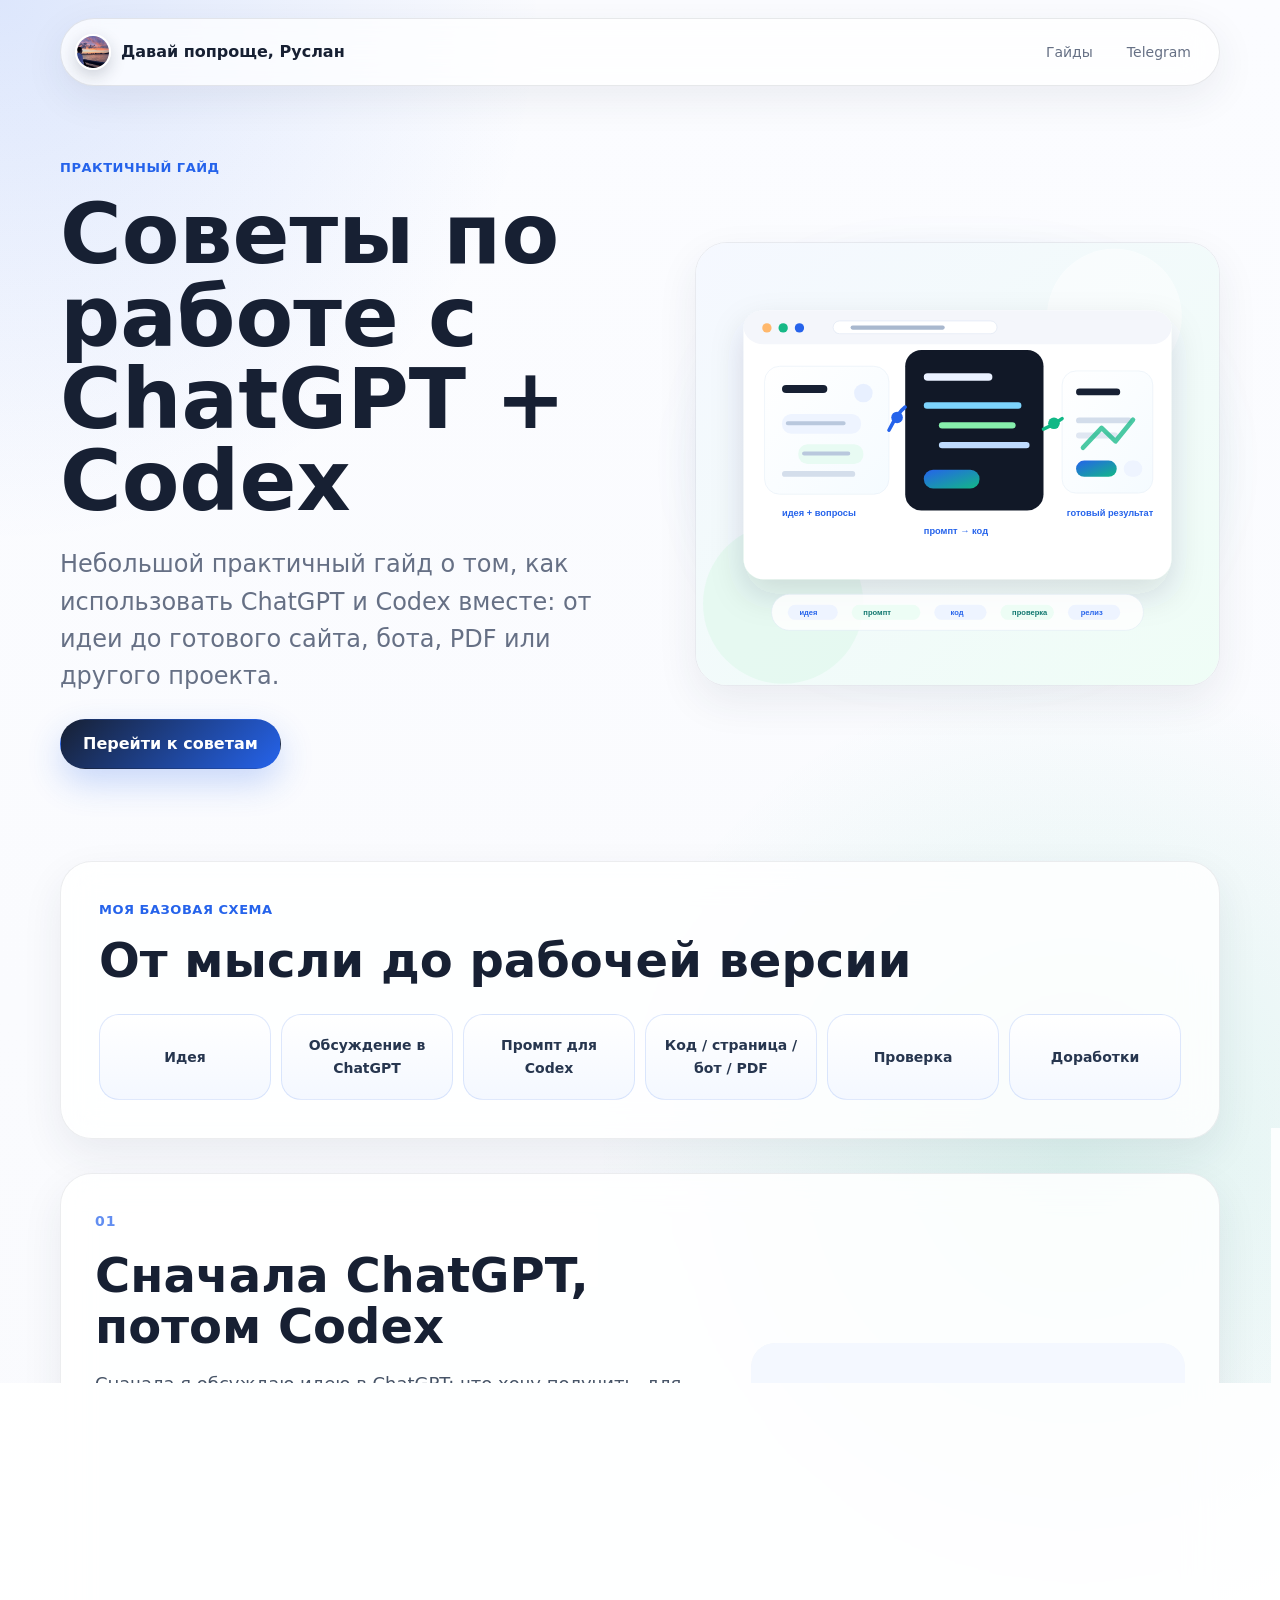
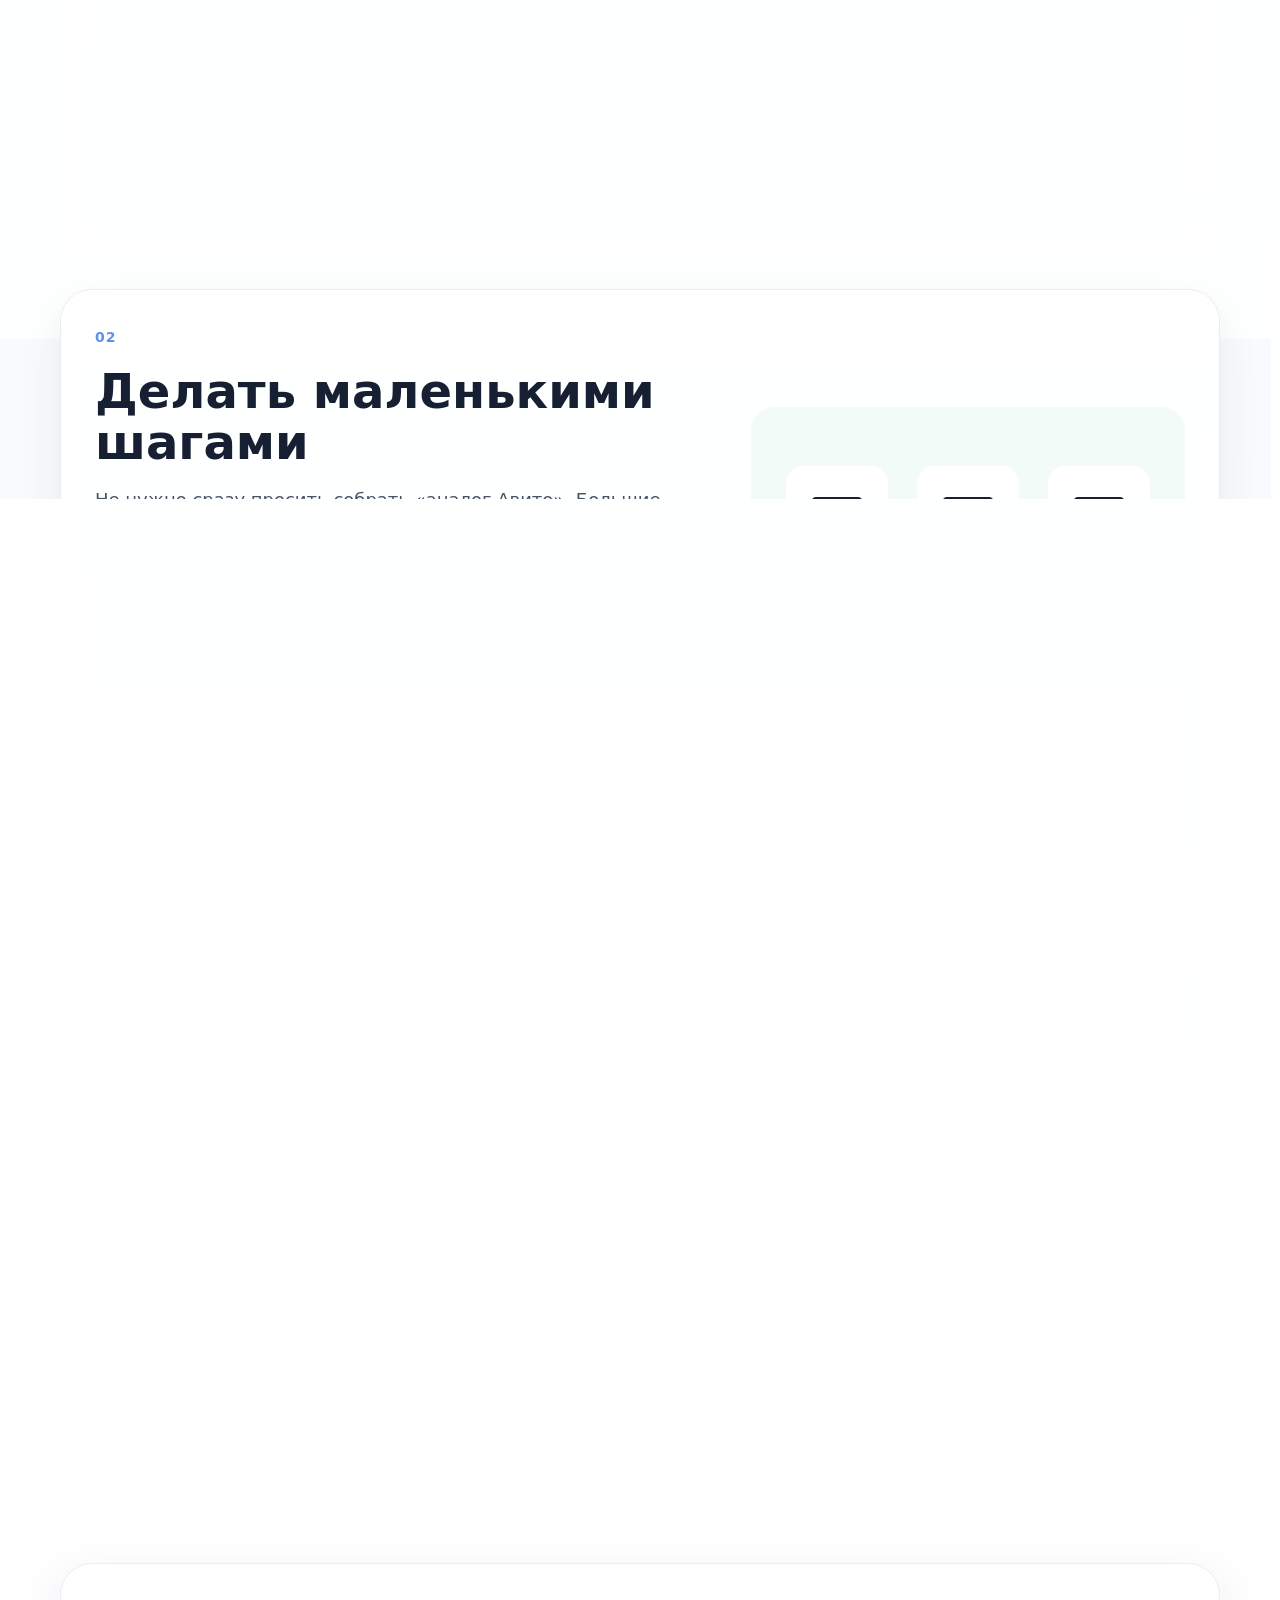
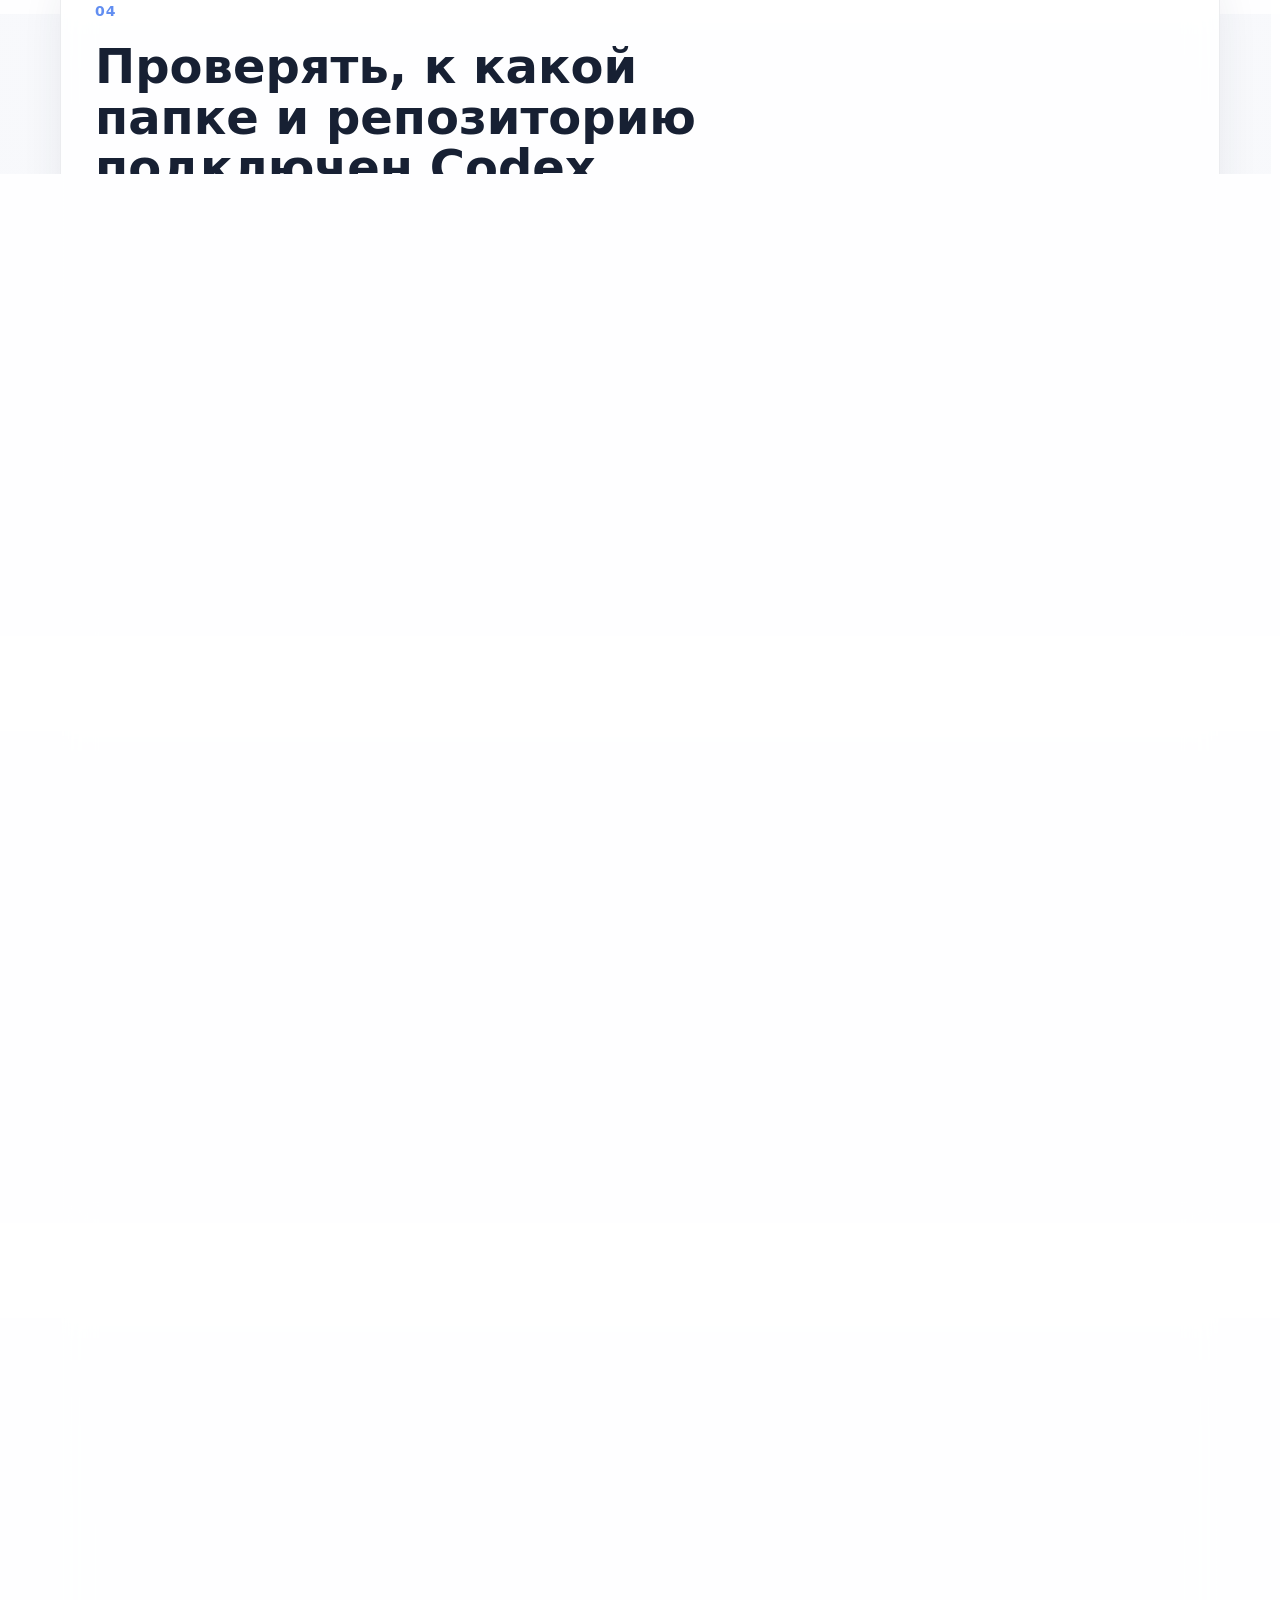
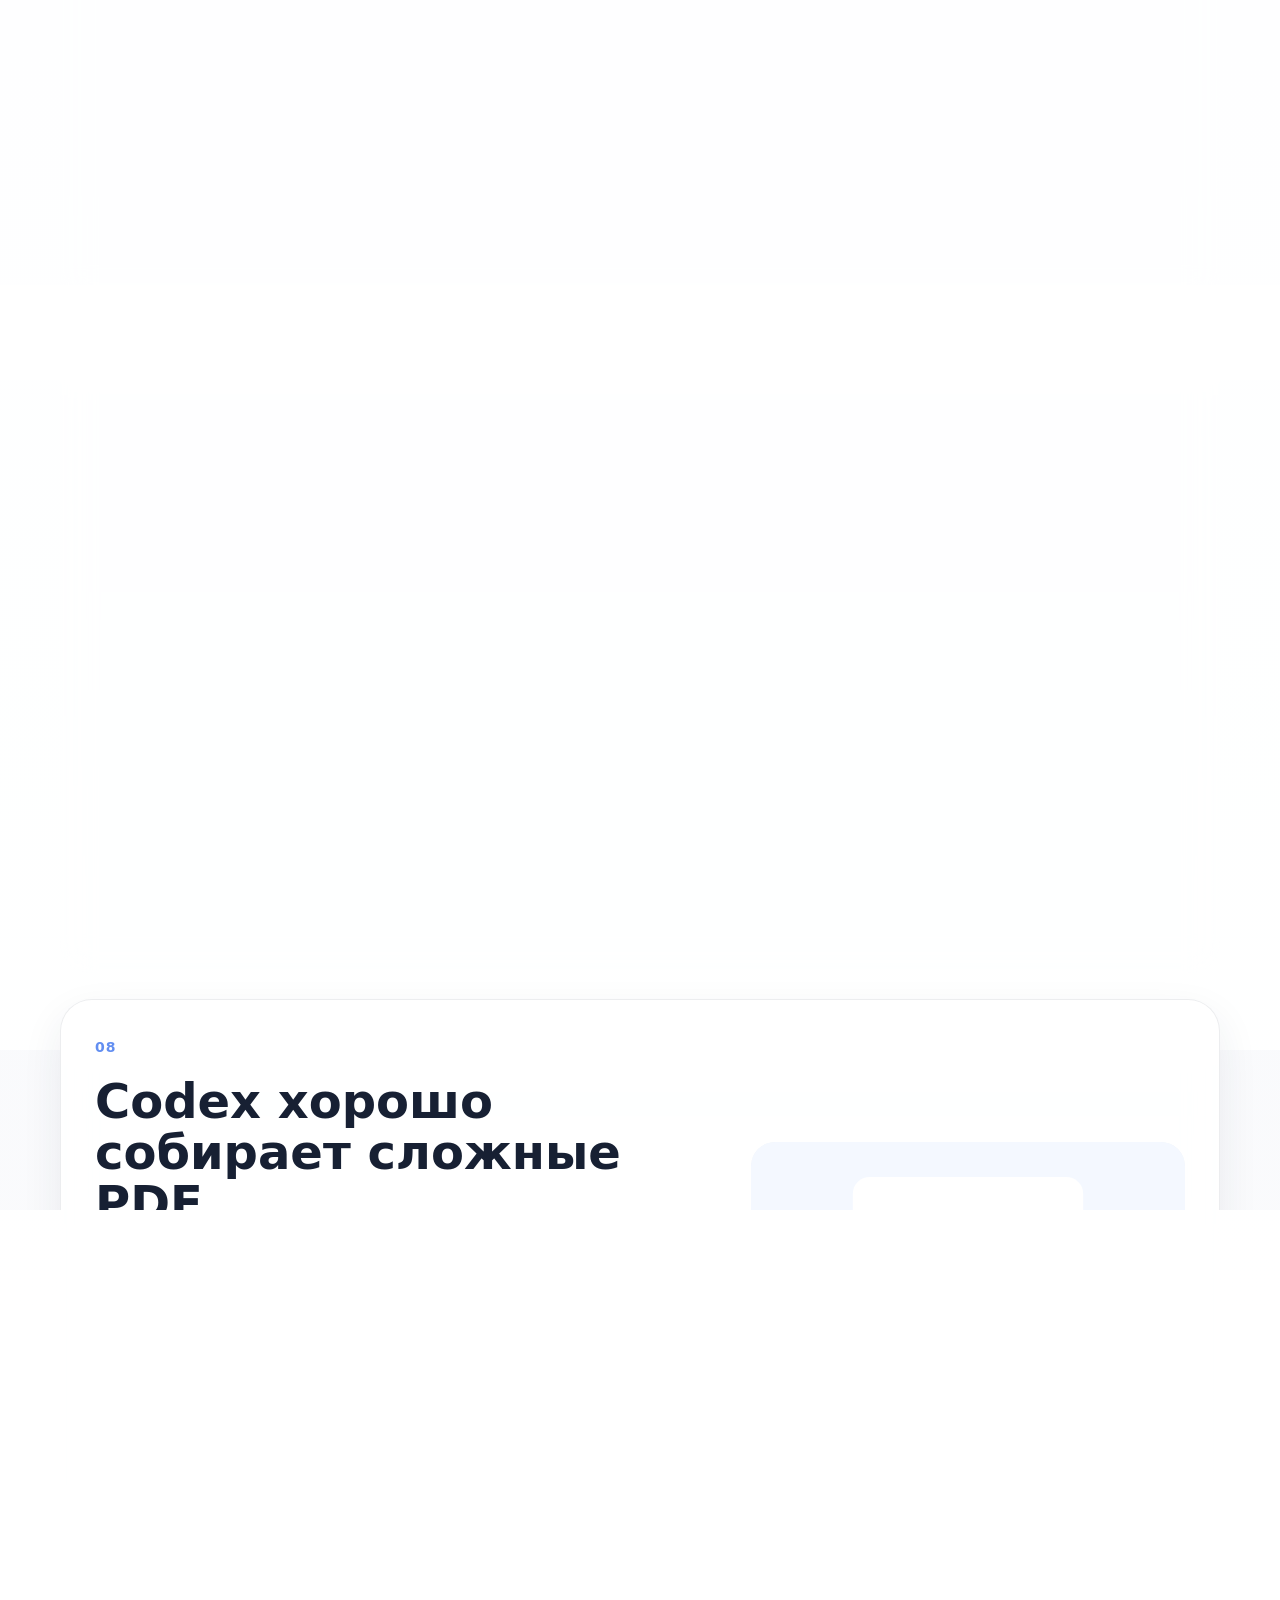
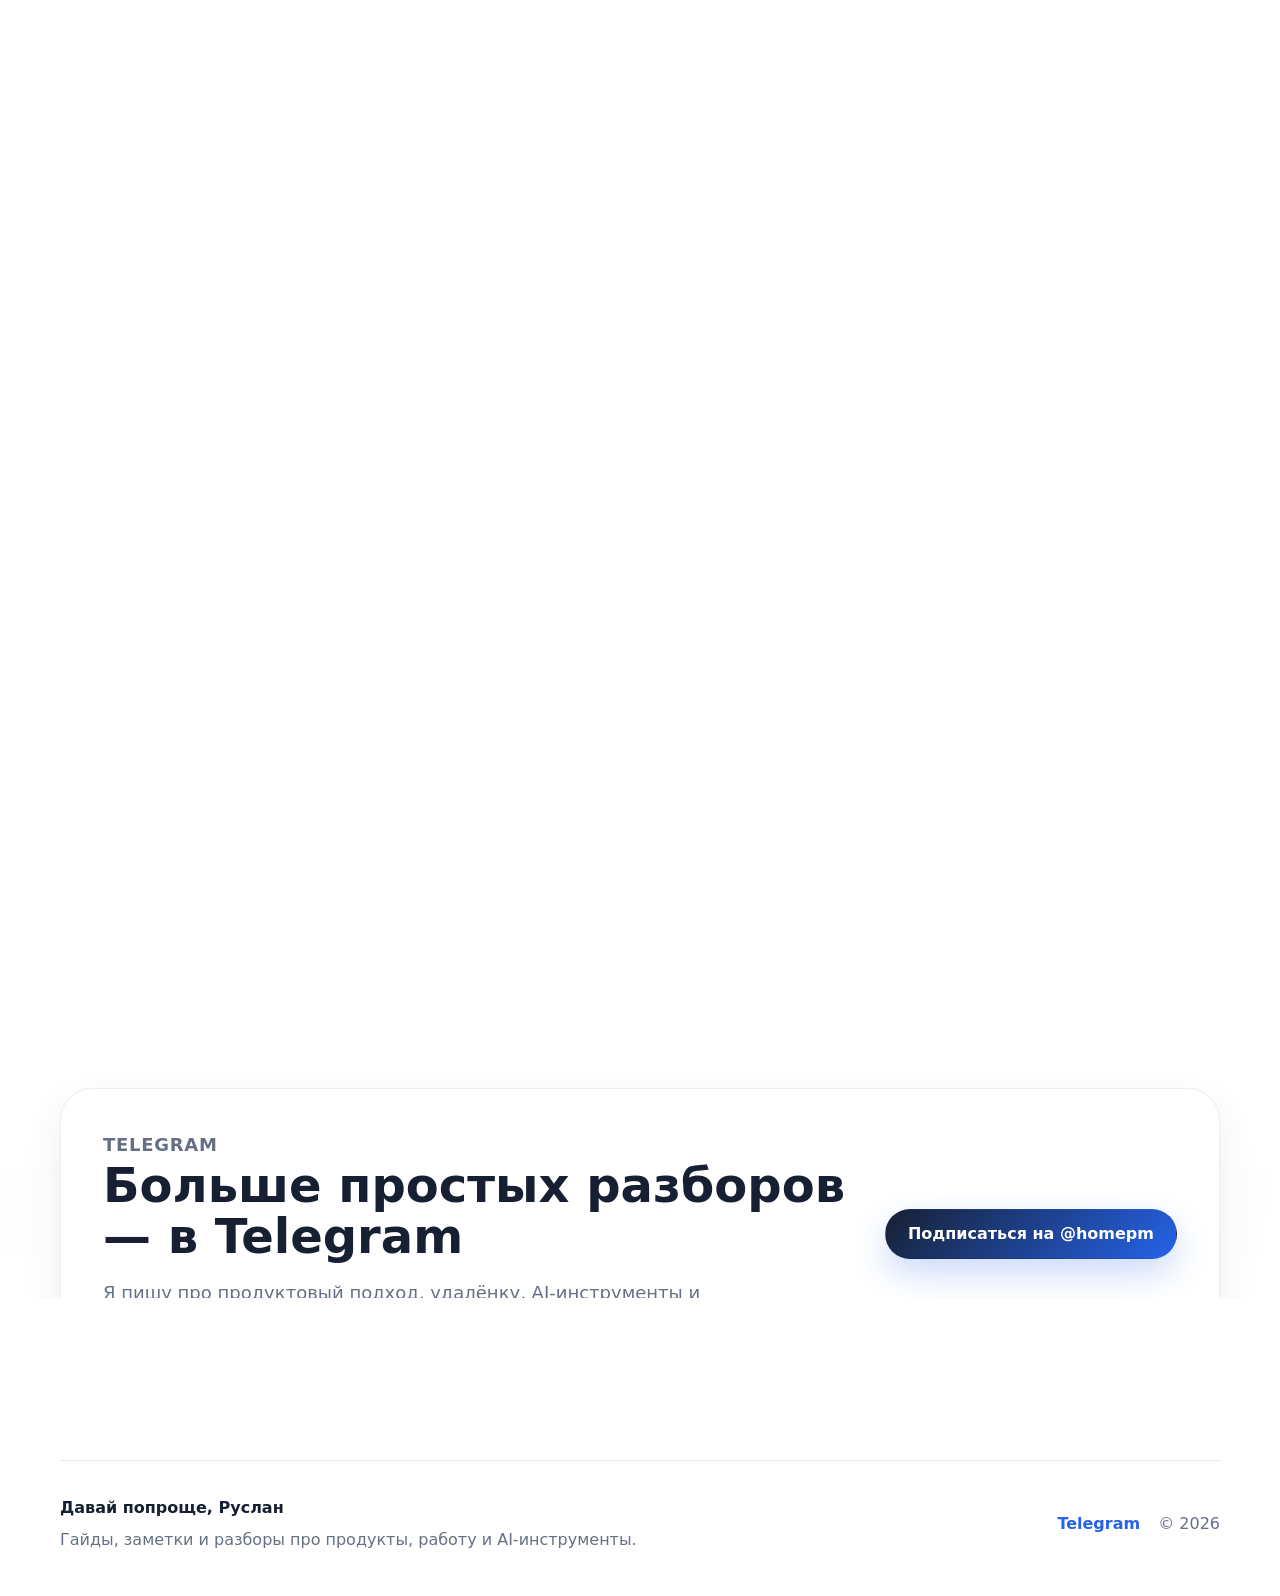
==== guides/chatgpt-codex.html @ 447dbb09 "Add guides site" ====
<!doctype html>
<html lang="ru">
  <head>
    <meta charset="utf-8">
    <meta name="viewport" content="width=device-width, initial-scale=1">
    <title>Советы по работе с ChatGPT + Codex</title>
    <meta name="description" content="Практичный гайд о том, как использовать ChatGPT и Codex вместе: от идеи до готового сайта, бота, PDF или другого проекта.">
    <link rel="stylesheet" href="../assets/css/styles.css">
  </head>
  <body>
    <header class="site-header">
      <a class="brand" href="../index.html" aria-label="На главную">
        <img class="brand-avatar" src="../assets/img/channel-avatar.jpeg" alt="Аватар Telegram-канала Давай попроще, Руслан">
        <span>Давай попроще, Руслан</span>
      </a>
      <nav class="nav" aria-label="Основная навигация">
        <a href="../index.html#guides">Гайды</a>
        <a href="https://t.me/homepm" target="_blank" rel="noopener">Telegram</a>
      </nav>
    </header>

    <main>
      <section class="guide-hero section">
        <div class="hero-copy reveal">
          <p class="eyebrow">Практичный гайд</p>
          <h1>Советы по работе с ChatGPT + Codex</h1>
          <p class="lead">Небольшой практичный гайд о том, как использовать ChatGPT и Codex вместе: от идеи до готового сайта, бота, PDF или другого проекта.</p>
          <a class="button primary" href="#tips">Перейти к советам</a>
        </div>
        <div class="hero-visual reveal">
          <img src="../assets/img/flow-hero.svg" alt="Схема, где идея проходит через диалог, код и превращается в готовый результат">
        </div>
      </section>

      <section class="section workflow reveal" aria-labelledby="workflow-title">
        <p class="eyebrow">Моя базовая схема</p>
        <h2 id="workflow-title">От мысли до рабочей версии</h2>
        <div class="workflow-chain">
          <span>Идея</span>
          <span>Обсуждение в ChatGPT</span>
          <span>Промпт для Codex</span>
          <span>Код / страница / бот / PDF</span>
          <span>Проверка</span>
          <span>Доработки</span>
        </div>
      </section>

      <section class="section tips" id="tips" aria-label="Советы">
        <article class="tip-card reveal">
          <div class="tip-content">
            <span class="tip-number">01</span>
            <h2>Сначала ChatGPT, потом Codex</h2>
            <p>Сначала я обсуждаю идею в ChatGPT: что хочу получить, для кого это нужно, какой результат будет считаться хорошим.</p>
            <p>Потом уточняю детали и прошу собрать промпт для Codex. Так Codex не начинает делать что-то слишком рано и не уходит в сторону.</p>
            <p>Хороший промпт экономит время на переделках. Особенно когда задача не на пять минут.</p>
            <p>P.S. Это актуально и для других инструментов, не только для Codex, особенно там, где надо экономить токены.</p>
            <div class="apply-box"><strong>Как применить</strong><span>Опиши идею в ChatGPT, попроси задать уточняющие вопросы, а потом попроси финальный промпт для Codex.</span></div>
          </div>
          <img src="../assets/img/mock-chat-to-code.svg" alt="Мокап окна с диалогом и готовым промптом для разработки">
        </article>

        <article class="tip-card reveal">
          <div class="tip-content">
            <span class="tip-number">02</span>
            <h2>Делать маленькими шагами</h2>
            <p>Не нужно сразу просить собрать «аналог Авито». Большие задачи почти всегда лучше разбивать на понятные куски.</p>
            <p>Например: главная страница, карточка товара, форма, авторизация, админка. Так проще контролировать результат.</p>
            <p>И если что-то пошло не туда, исправлять нужно небольшой участок, а не весь проект целиком.</p>
            <div class="apply-box"><strong>Как применить</strong><span>Проси Codex делать одну логичную часть за раз: экран, блок, форму, сценарий или отдельный файл.</span></div>
          </div>
          <img src="../assets/img/mock-steps.svg" alt="Мокап доски с несколькими небольшими этапами проекта">
        </article>

        <article class="tip-card reveal">
          <div class="tip-content">
            <span class="tip-number">03</span>
            <h2>Просить объяснить изменения после каждого шага</h2>
            <p>После каждого изменения полезно попросить Codex коротко объяснить, что он поменял и зачем.</p>
            <p>Это помогает оставаться в контексте, понимать структуру проекта и не пропускать важные детали.</p>
            <p>Через пару итераций такая привычка сильно снижает ощущение, что проект живёт своей жизнью.</p>
            <div class="apply-box"><strong>Как применить</strong><span>Добавь в промпт фразу: «После изменений объясни, какие файлы ты поменял и почему».</span></div>
          </div>
          <img src="../assets/img/mock-files.svg" alt="Мокап списка файлов проекта с короткими заметками об изменениях">
        </article>

        <article class="tip-card reveal">
          <div class="tip-content">
            <span class="tip-number">04</span>
            <h2>Проверять, к какой папке и репозиторию подключен Codex</h2>
            <p>Это выстраданный совет. Перед началом работы лучше проверить, куда именно подключен Codex в активном чате.</p>
            <p>Иначе можно случайно попросить его поменять файлы не в той папке или не в том репозитории. Особенно неприятно, если рядом лежит несколько похожих проектов.</p>
            <p>Если работаешь с git, в новом чате можно просто кинуть ссылку на репозиторий и сказать: «Подключись к этому репозиторию».</p>
            <div class="apply-box"><strong>Как применить</strong><span>Перед правками проверь текущую папку, remote и название репозитория. Если есть сомнения, попроси Codex явно подтвердить, к чему он подключен.</span></div>
          </div>
          <img src="../assets/img/mock-repo-connection.svg" alt="Скрин, где Codex подтверждает подключение локальной папки к репозиторию kutneev/guides">
        </article>

        <article class="tip-card reveal">
          <div class="tip-content">
            <span class="tip-number">05</span>
            <h2>Одну задачу пробовать в ChatGPT и Codex</h2>
            <p>Иногда одна и та же задача лучше получается в разных инструментах.</p>
            <p>Например, часто картинки лучше получаются у Codex, хотя это совсем неочевидно и просто надо пробовать.</p>
            <div class="apply-box"><strong>Как применить</strong><span>Если результат не нравится, дай ту же задачу другому инструменту и сравни, что получилось полезнее.</span></div>
          </div>
          <img src="../assets/img/mock-compare.svg" alt="Мокап сравнения двух вариантов решения одной задачи">
        </article>

        <article class="tip-card reveal">
          <div class="tip-content">
            <span class="tip-number">06</span>
            <h2>Для лендингов: ChatGPT + Codex + GitHub Pages</h2>
            <p>Для простых сайтов и лендингов хорошо работает такая связка: в ChatGPT описываю идею сайта, аудиторию, блоки и стиль.</p>
            <p>Потом прошу промпт для Codex. Codex собирает HTML, CSS и JS, а GitHub Pages позволяет быстро выложить результат.</p>
            <p>Это хороший формат, когда нужно быстро проверить идею, показать страницу или собрать понятный материал.</p>
            <div class="apply-box"><strong>Как применить</strong><span>В промпте сразу укажи, что сайт будет размещаться на GitHub Pages.</span></div>
          </div>
          <img src="../assets/img/mock-pages.svg" alt="Мокап предпросмотра сайта и панели публикации статической страницы">
        </article>

        <article class="tip-card reveal">
          <div class="tip-content">
            <span class="tip-number">07</span>
            <h2>Для ботов: ChatGPT + Codex + Railway</h2>
            <p>Для Telegram-ботов можно использовать похожую схему. Сначала в ChatGPT описать, что должен делать бот и какие команды нужны.</p>
            <p>Отдельно полезно проговорить, где будет храниться логика, какие переменные окружения понадобятся и как бот будет запускаться.</p>
            <p>Railway удобно использовать для хостинга, особенно когда хочется быстро перейти от кода к работающему сервису.</p>
            <div class="apply-box"><strong>Как применить</strong><span>Сразу укажи, что бот будет запускаться на Railway, и попроси подготовить структуру проекта под деплой.</span></div>
          </div>
          <img src="../assets/img/mock-bot-hosting.svg" alt="Мокап настроек хостинга и статуса работающего бота">
        </article>

        <article class="tip-card reveal">
          <div class="tip-content">
            <span class="tip-number">08</span>
            <h2>Codex хорошо собирает сложные PDF</h2>
            <p>Если нужен красивый PDF, удобно сначала собрать HTML-версию документа, а потом конвертировать её в PDF.</p>
            <p>Так проще управлять версткой, стилями, блоками, таблицами и визуальной структурой.</p>
            <p>Плюс HTML легче проверить глазами: что уехало, где тесно, какой блок просит больше воздуха.</p>
            <div class="apply-box"><strong>Как применить</strong><span>Сначала попроси ChatGPT подготовить структуру PDF и промпт, потом отдай это в Codex.</span></div>
          </div>
          <img src="../assets/img/mock-pdf.svg" alt="Мокап PDF-превью с аккуратными блоками и таблицей">
        </article>

        <article class="tip-card reveal">
          <div class="tip-content">
            <span class="tip-number">09</span>
            <h2>Для сложных задач включать высокий интеллект</h2>
            <p>Когда задача важная и сложная, лучше не экономить на качестве рассуждения.</p>
            <p>Например, при проектировании архитектуры сайта или приложения высокий режим помогает лучше продумать структуру и зависимости.</p>
            <p>Он особенно полезен там, где ошибка в начале потом превращается в длинную цепочку переделок.</p>
            <div class="apply-box"><strong>Как применить</strong><span>Используй повышенный режим для архитектуры, сложной логики, рефакторинга и больших решений.</span></div>
          </div>
          <img src="../assets/img/mock-architecture.svg" alt="Мокап архитектурной схемы проекта с несколькими связанными модулями">
        </article>

        <article class="tip-card reveal">
          <div class="tip-content">
            <span class="tip-number">10</span>
            <h2>Использовать комментарии в предпросмотре Codex</h2>
            <p>В Codex в правом предпросмотре можно оставлять комментарии к конкретным местам интерфейса.</p>
            <p>Комментарий можно сразу отправить в работу, если это одна понятная правка. А можно нажать «Добавить», чтобы он просто попал в поле сообщения.</p>
            <p>Так удобно собрать несколько замечаний, а потом одним скоупом попросить Codex поправить всё списком. Особенно для визуальных правок: отступы, размеры, текст, поведение кнопок.</p>
            <div class="apply-box"><strong>Как применить</strong><span>Открой предпросмотр, отметь проблемные места комментариями. Срочную правку отправь сразу, остальные добавь в сообщение и попроси исправить весь список одним заходом.</span></div>
          </div>
          <img src="../assets/img/codex-comment-preview.svg" alt="Скрин предпросмотра Codex с выделенным элементом и комментарием">
        </article>

        <article class="tip-card reveal">
          <div class="tip-content">
            <span class="tip-number">11</span>
            <h2>Активно кидать скриншоты, когда непонятно, куда нажимать</h2>
            <p>Когда настраиваешь что-то по инструкции и застрял в интерфейсе, не нужно мучиться и угадывать.</p>
            <p>Можно просто отправить скриншот и спросить: «Куда нажимать?» Это часто быстрее, чем перечитывать документацию.</p>
            <p>Особенно помогает с GitHub, Railway, настройками доменов, токенами и деплоем.</p>
            <div class="apply-box"><strong>Как применить</strong><span>Сделай скрин текущего экрана и попроси объяснить следующий шаг простыми словами.</span></div>
          </div>
          <img src="../assets/img/mock-screenshot-help.svg" alt="Мокап интерфейса с выделенной кнопкой и вопросом о следующем шаге">
        </article>
      </section>

      <section class="section prompt-formula reveal" aria-labelledby="prompt-title">
        <div>
          <p class="eyebrow">Готовая формула промпта</p>
          <h2 id="prompt-title">Можно брать и адаптировать под себя</h2>
        </div>
        <pre><code>Я хочу сделать [что именно].
Цель проекта — [цель].
Аудитория — [для кого].
Планирую размещать/запускать это на [GitHub Pages / Railway / другое].
Сначала предложи структуру проекта, затем собери минимальную рабочую версию.
После изменений объясни, какие файлы ты поменял и почему.</code></pre>
      </section>

      <section class="section telegram-band reveal" aria-labelledby="guide-telegram-title">
        <div>
          <p class="eyebrow">Telegram</p>
          <h2 id="guide-telegram-title">Больше простых разборов — в Telegram</h2>
          <p>Я пишу про продуктовый подход, удалёнку, AI-инструменты и способы делать рабочие штуки без лишнего усложнения.</p>
        </div>
        <a class="button primary" href="https://t.me/homepm" target="_blank" rel="noopener">Подписаться на @homepm</a>
      </section>
    </main>

    <footer class="site-footer">
      <div>
        <strong>Давай попроще, Руслан</strong>
        <p>Гайды, заметки и разборы про продукты, работу и AI-инструменты.</p>
      </div>
      <div class="footer-links">
        <a href="https://t.me/homepm" target="_blank" rel="noopener">Telegram</a>
        <span>© <span data-year></span></span>
      </div>
    </footer>

    <button class="to-top" type="button" aria-label="Наверх">↑</button>
    <script src="../assets/js/main.js"></script>
  </body>
</html>
---- assets/css/styles.css ----
:root {
  --bg: #f7f8fb;
  --surface: rgba(255, 255, 255, 0.78);
  --surface-strong: #ffffff;
  --text: #172033;
  --muted: #667085;
  --line: rgba(23, 32, 51, 0.1);
  --accent: #2563eb;
  --accent-2: #12b886;
  --accent-soft: #eaf1ff;
  --shadow: 0 24px 70px rgba(42, 52, 78, 0.12);
  --shadow-soft: 0 16px 40px rgba(42, 52, 78, 0.08);
  --radius-xl: 32px;
  --radius-lg: 24px;
  --max: 1160px;
}

* {
  box-sizing: border-box;
}

html {
  scroll-behavior: smooth;
}

body {
  margin: 0;
  color: var(--text);
  font-family: Inter, ui-sans-serif, system-ui, -apple-system, BlinkMacSystemFont, "Segoe UI", sans-serif;
  line-height: 1.6;
  background:
    radial-gradient(circle at top left, rgba(37, 99, 235, 0.14), transparent 34rem),
    radial-gradient(circle at 84% 12%, rgba(18, 184, 134, 0.12), transparent 30rem),
    linear-gradient(180deg, #fbfcff 0%, var(--bg) 42%, #ffffff 100%);
  overflow-x: hidden;
}

a {
  color: inherit;
  text-decoration: none;
}

img {
  display: block;
  max-width: 100%;
}

.site-header {
  position: sticky;
  top: 0;
  z-index: 20;
  display: flex;
  align-items: center;
  justify-content: space-between;
  width: min(calc(100% - 40px), var(--max));
  margin: 18px auto 0;
  padding: 12px 14px;
  border: 1px solid var(--line);
  border-radius: 999px;
  background: rgba(255, 255, 255, 0.72);
  box-shadow: 0 12px 40px rgba(42, 52, 78, 0.08);
  backdrop-filter: blur(18px);
}

.brand,
.nav,
.footer-links,
.hero-actions {
  display: flex;
  align-items: center;
}

.brand {
  gap: 10px;
  font-weight: 750;
}

.brand-avatar {
  display: block;
  width: 36px;
  height: 36px;
  border-radius: 50%;
  border: 2px solid rgba(255, 255, 255, 0.95);
  box-shadow: 0 6px 16px rgba(23, 32, 51, 0.18);
  object-fit: cover;
  object-position: 38% 52%;
}

.nav {
  gap: 6px;
}

.nav a {
  padding: 10px 14px;
  border-radius: 999px;
  color: var(--muted);
  font-size: 14px;
  transition: color 180ms ease, background 180ms ease;
}

.nav a:hover {
  color: var(--text);
  background: rgba(37, 99, 235, 0.08);
}

.section {
  width: min(calc(100% - 40px), var(--max));
  margin: 0 auto;
  padding: 92px 0;
}

.compact {
  padding-top: 42px;
}

.home-hero,
.guide-hero {
  display: grid;
  grid-template-columns: minmax(0, 1fr) minmax(360px, 0.9fr);
  gap: 52px;
  align-items: center;
  min-height: calc(100vh - 84px);
  padding-top: 72px;
}

.guide-hero {
  min-height: 760px;
}

.hero-copy {
  max-width: 680px;
}

.eyebrow,
.tag {
  margin: 0 0 14px;
  color: var(--accent);
  font-size: 13px;
  font-weight: 760;
  letter-spacing: 0.04em;
  text-transform: uppercase;
}

h1,
h2,
h3,
p {
  margin-top: 0;
}

h1 {
  margin-bottom: 24px;
  font-size: clamp(48px, 7vw, 84px);
  line-height: 0.98;
  letter-spacing: 0;
}

h2 {
  margin-bottom: 18px;
  font-size: clamp(30px, 4vw, 48px);
  line-height: 1.06;
  letter-spacing: 0;
}

h3 {
  margin-bottom: 12px;
  font-size: 26px;
  line-height: 1.15;
}

.lead {
  max-width: 620px;
  color: var(--muted);
  font-size: clamp(19px, 2vw, 24px);
  line-height: 1.55;
}

.hero-actions {
  flex-wrap: wrap;
  gap: 12px;
  margin-top: 32px;
}

.button {
  display: inline-flex;
  align-items: center;
  justify-content: center;
  min-height: 50px;
  padding: 0 22px;
  border: 1px solid transparent;
  border-radius: 999px;
  font-weight: 760;
  transition: transform 180ms ease, box-shadow 180ms ease, background 180ms ease, border-color 180ms ease;
}

.button:hover {
  transform: translateY(-2px);
}

.button.primary {
  color: #ffffff;
  background: linear-gradient(135deg, #172033, #2563eb);
  box-shadow: 0 14px 34px rgba(37, 99, 235, 0.24);
}

.button.primary:hover {
  box-shadow: 0 18px 44px rgba(37, 99, 235, 0.3);
}

.button.secondary {
  color: var(--text);
  border-color: var(--line);
  background: rgba(255, 255, 255, 0.78);
}

.button.small {
  min-height: 44px;
  padding-inline: 18px;
  font-size: 14px;
}

.hero-visual {
  position: relative;
}

.hero-visual::before {
  content: "";
  position: absolute;
  inset: 10% 6%;
  z-index: -1;
  border-radius: 999px;
  background: linear-gradient(135deg, rgba(37, 99, 235, 0.18), rgba(18, 184, 134, 0.16));
  filter: blur(34px);
}

.hero-visual img,
.card-media,
.intro-card,
.workflow,
.prompt-formula,
.telegram-band,
.tip-card {
  border: 1px solid rgba(23, 32, 51, 0.08);
  box-shadow: var(--shadow-soft);
}

.hero-visual img {
  width: 100%;
  border-radius: var(--radius-xl);
}

.section-heading {
  max-width: 720px;
  margin-bottom: 26px;
}

.guide-grid {
  display: grid;
  grid-template-columns: repeat(2, minmax(0, 1fr));
  gap: 24px;
}

.guide-card {
  display: grid;
  grid-template-columns: 0.88fr 1fr;
  gap: 22px;
  grid-column: span 2;
  padding: 18px;
  border: 1px solid var(--line);
  border-radius: var(--radius-xl);
  background: rgba(255, 255, 255, 0.82);
  box-shadow: var(--shadow);
  transition: transform 200ms ease, box-shadow 200ms ease, border-color 200ms ease;
}

.guide-card:hover {
  transform: translateY(-4px);
  border-color: rgba(37, 99, 235, 0.22);
  box-shadow: 0 28px 82px rgba(42, 52, 78, 0.15);
}

.card-media {
  display: grid;
  min-height: 320px;
  place-items: center;
  overflow: hidden;
  border-radius: 26px;
  background: linear-gradient(135deg, #eef4ff, #f5fff9);
}

.card-media img {
  width: 100%;
  height: 100%;
  object-fit: cover;
}

.card-body {
  display: flex;
  flex-direction: column;
  justify-content: center;
  padding: 20px 18px;
}

.card-body p:not(.tag) {
  color: var(--muted);
  font-size: 18px;
}

.card-body .button {
  align-self: flex-start;
  margin-top: 12px;
}

.telegram-band,
.prompt-formula,
.workflow,
.intro-card {
  border-radius: var(--radius-xl);
  background: rgba(255, 255, 255, 0.82);
  backdrop-filter: blur(18px);
}

.telegram-band {
  display: grid;
  grid-template-columns: 1fr auto;
  gap: 28px;
  align-items: center;
  padding: 42px;
  margin-bottom: 80px;
}

.telegram-band p {
  max-width: 680px;
  margin-bottom: 0;
  color: var(--muted);
  font-size: 18px;
}

.intro-card {
  max-width: 920px;
  padding: 38px;
  color: #344054;
  font-size: 21px;
}

.intro-card p:last-child {
  margin-bottom: 0;
}

.workflow {
  padding: 38px;
}

.workflow-chain {
  display: grid;
  grid-template-columns: repeat(6, minmax(0, 1fr));
  gap: 10px;
  margin-top: 28px;
}

.workflow-chain span {
  position: relative;
  display: grid;
  min-height: 86px;
  place-items: center;
  padding: 12px;
  border: 1px solid rgba(37, 99, 235, 0.14);
  border-radius: 20px;
  color: #27364f;
  font-size: 14px;
  font-weight: 730;
  text-align: center;
  background: linear-gradient(180deg, #ffffff, #f4f8ff);
}

.tips {
  display: grid;
  gap: 26px;
  padding-top: 34px;
}

.tip-card {
  display: grid;
  grid-template-columns: minmax(0, 1.12fr) minmax(320px, 0.78fr);
  gap: 34px;
  align-items: center;
  padding: 34px;
  border-radius: var(--radius-xl);
  background: rgba(255, 255, 255, 0.84);
  backdrop-filter: blur(16px);
  transition: transform 200ms ease, box-shadow 200ms ease, border-color 200ms ease;
}

.tip-card:hover {
  transform: translateY(-3px);
  border-color: rgba(18, 184, 134, 0.22);
  box-shadow: var(--shadow);
}

.tip-card img {
  width: 100%;
  border-radius: 24px;
  background: #f2f5fa;
}

.tip-content p {
  max-width: 710px;
  color: #475467;
  font-size: 18px;
}

.tip-number {
  display: inline-flex;
  margin-bottom: 18px;
  color: rgba(37, 99, 235, 0.72);
  font-size: 14px;
  font-weight: 830;
  letter-spacing: 0.08em;
}

.apply-box {
  display: grid;
  gap: 6px;
  margin-top: 24px;
  padding: 18px;
  border: 1px solid rgba(18, 184, 134, 0.18);
  border-radius: 20px;
  background: linear-gradient(135deg, rgba(18, 184, 134, 0.08), rgba(37, 99, 235, 0.06));
}

.apply-box strong {
  color: #0f766e;
}

.apply-box span {
  color: #344054;
}

.prompt-formula {
  display: grid;
  grid-template-columns: 0.78fr 1.22fr;
  gap: 28px;
  align-items: start;
  padding: 42px;
}

pre {
  margin: 0;
  overflow: auto;
  white-space: pre-wrap;
}

code {
  font-family: "SFMono-Regular", Consolas, "Liberation Mono", monospace;
  font-size: 15px;
  line-height: 1.8;
}

.prompt-formula pre {
  padding: 24px;
  border: 1px solid rgba(23, 32, 51, 0.08);
  border-radius: 24px;
  background: #111827;
  color: #edf4ff;
  box-shadow: inset 0 1px 0 rgba(255, 255, 255, 0.08);
}

.site-footer {
  display: flex;
  justify-content: space-between;
  gap: 24px;
  width: min(calc(100% - 40px), var(--max));
  margin: 0 auto;
  padding: 34px 0 44px;
  border-top: 1px solid var(--line);
  color: var(--muted);
}

.site-footer strong {
  display: block;
  margin-bottom: 6px;
  color: var(--text);
}

.site-footer p {
  margin: 0;
}

.footer-links {
  gap: 18px;
  white-space: nowrap;
}

.footer-links a {
  color: var(--accent);
  font-weight: 720;
}

.to-top {
  position: fixed;
  right: 22px;
  bottom: 22px;
  display: grid;
  width: 48px;
  height: 48px;
  place-items: center;
  border: 0;
  border-radius: 50%;
  color: #ffffff;
  background: #172033;
  box-shadow: 0 18px 38px rgba(23, 32, 51, 0.22);
  cursor: pointer;
  opacity: 0;
  transform: translateY(14px);
  transition: opacity 180ms ease, transform 180ms ease;
}

.to-top.is-visible {
  opacity: 1;
  transform: translateY(0);
}

.reveal {
  opacity: 0;
  transform: translateY(18px);
  transition: opacity 600ms ease, transform 600ms ease;
}

.reveal.is-visible {
  opacity: 1;
  transform: translateY(0);
}

@media (prefers-reduced-motion: reduce) {
  *,
  *::before,
  *::after {
    scroll-behavior: auto !important;
    transition: none !important;
  }

  .reveal {
    opacity: 1;
    transform: none;
  }
}

@media (max-width: 920px) {
  .home-hero,
  .guide-hero,
  .guide-card,
  .tip-card,
  .prompt-formula,
  .telegram-band {
    grid-template-columns: 1fr;
  }

  .home-hero,
  .guide-hero {
    min-height: auto;
    padding-top: 62px;
  }

  .workflow-chain {
    grid-template-columns: repeat(2, minmax(0, 1fr));
  }

  .telegram-band .button {
    justify-self: start;
  }
}

@media (max-width: 640px) {
  .site-header {
    width: min(calc(100% - 24px), var(--max));
    margin-top: 10px;
    padding: 9px;
  }

  .brand span:last-child {
    display: none;
  }

  .nav a {
    padding: 9px 10px;
    font-size: 13px;
  }

  .section {
    width: min(calc(100% - 24px), var(--max));
    padding: 58px 0;
  }

  h1 {
    font-size: 46px;
  }

  h2 {
    font-size: 31px;
  }

  .lead,
  .intro-card,
  .tip-content p,
  .card-body p:not(.tag) {
    font-size: 17px;
  }

  .hero-actions,
  .button {
    width: 100%;
  }

  .card-media {
    min-height: 220px;
  }

  .guide-card,
  .tip-card,
  .telegram-band,
  .prompt-formula,
  .workflow,
  .intro-card {
    padding: 22px;
    border-radius: 24px;
  }

  .workflow-chain {
    grid-template-columns: 1fr;
  }

  .site-footer {
    flex-direction: column;
    width: min(calc(100% - 24px), var(--max));
  }
}
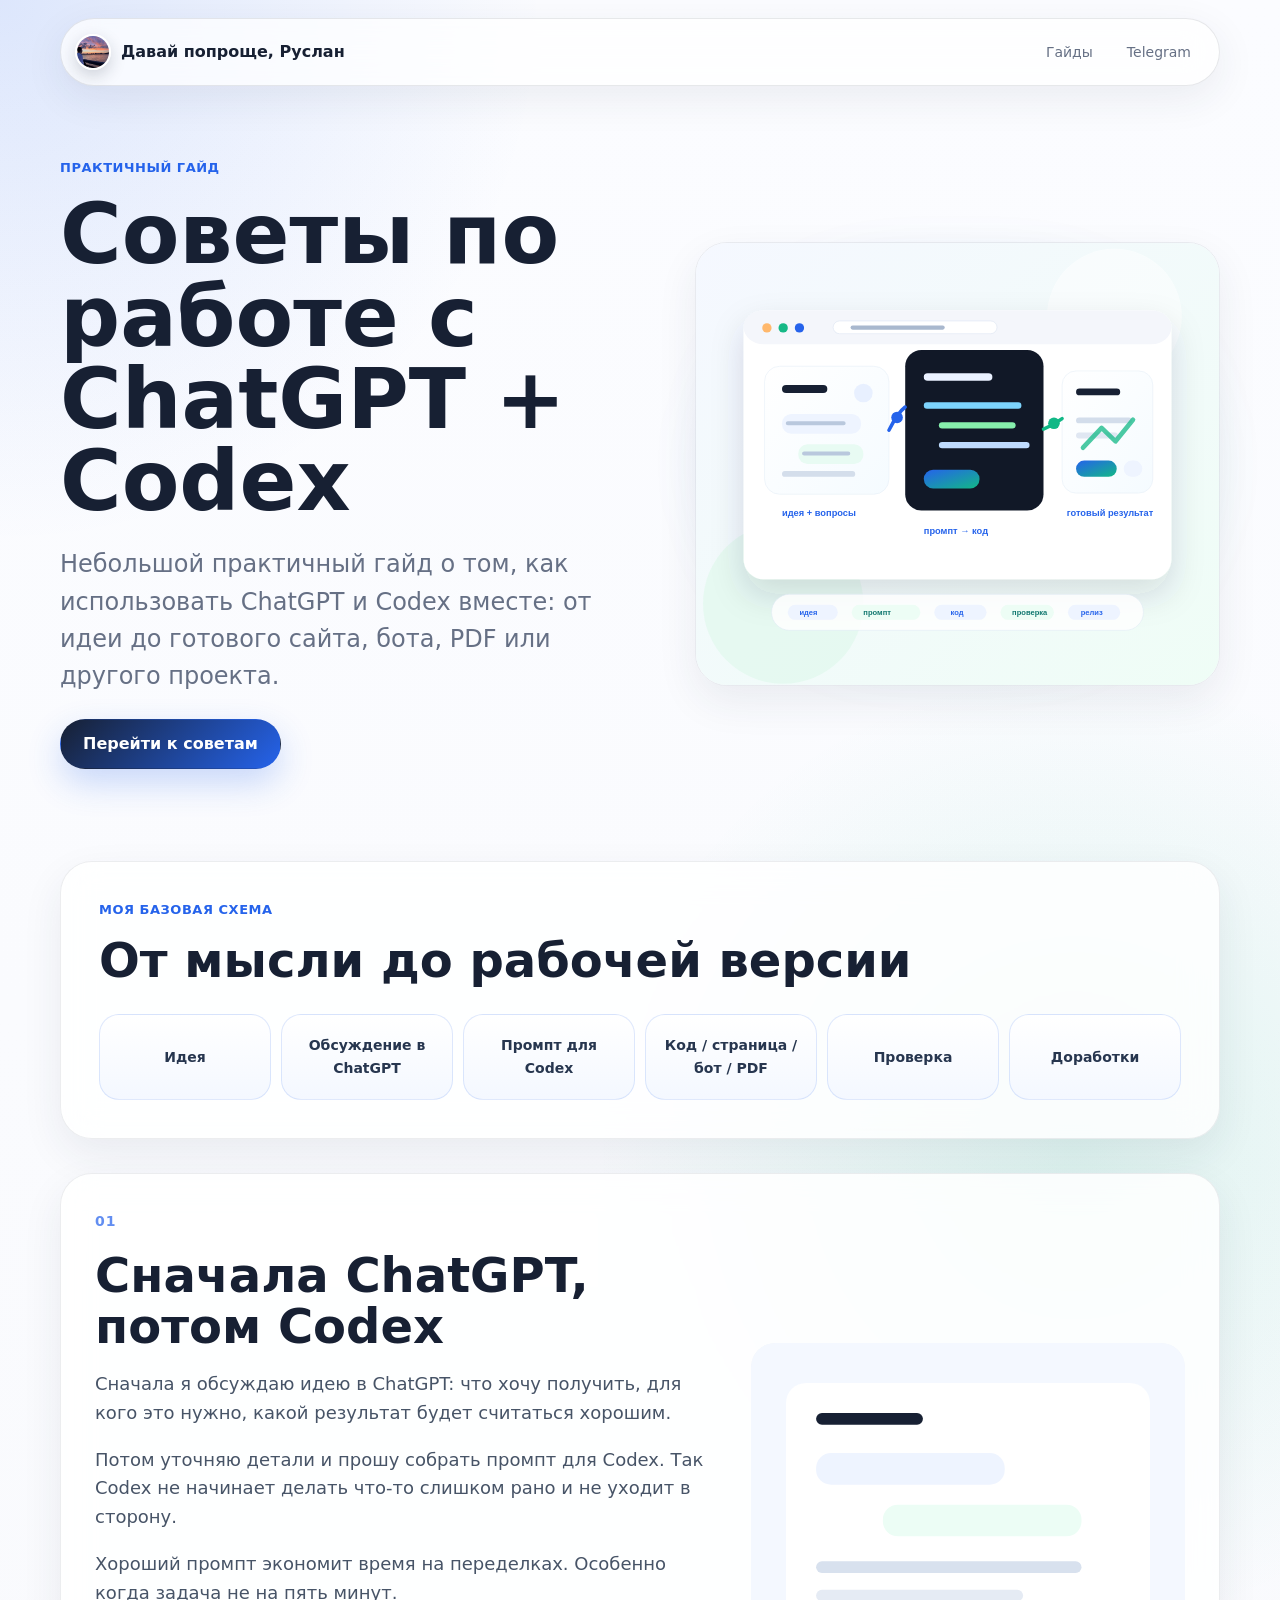
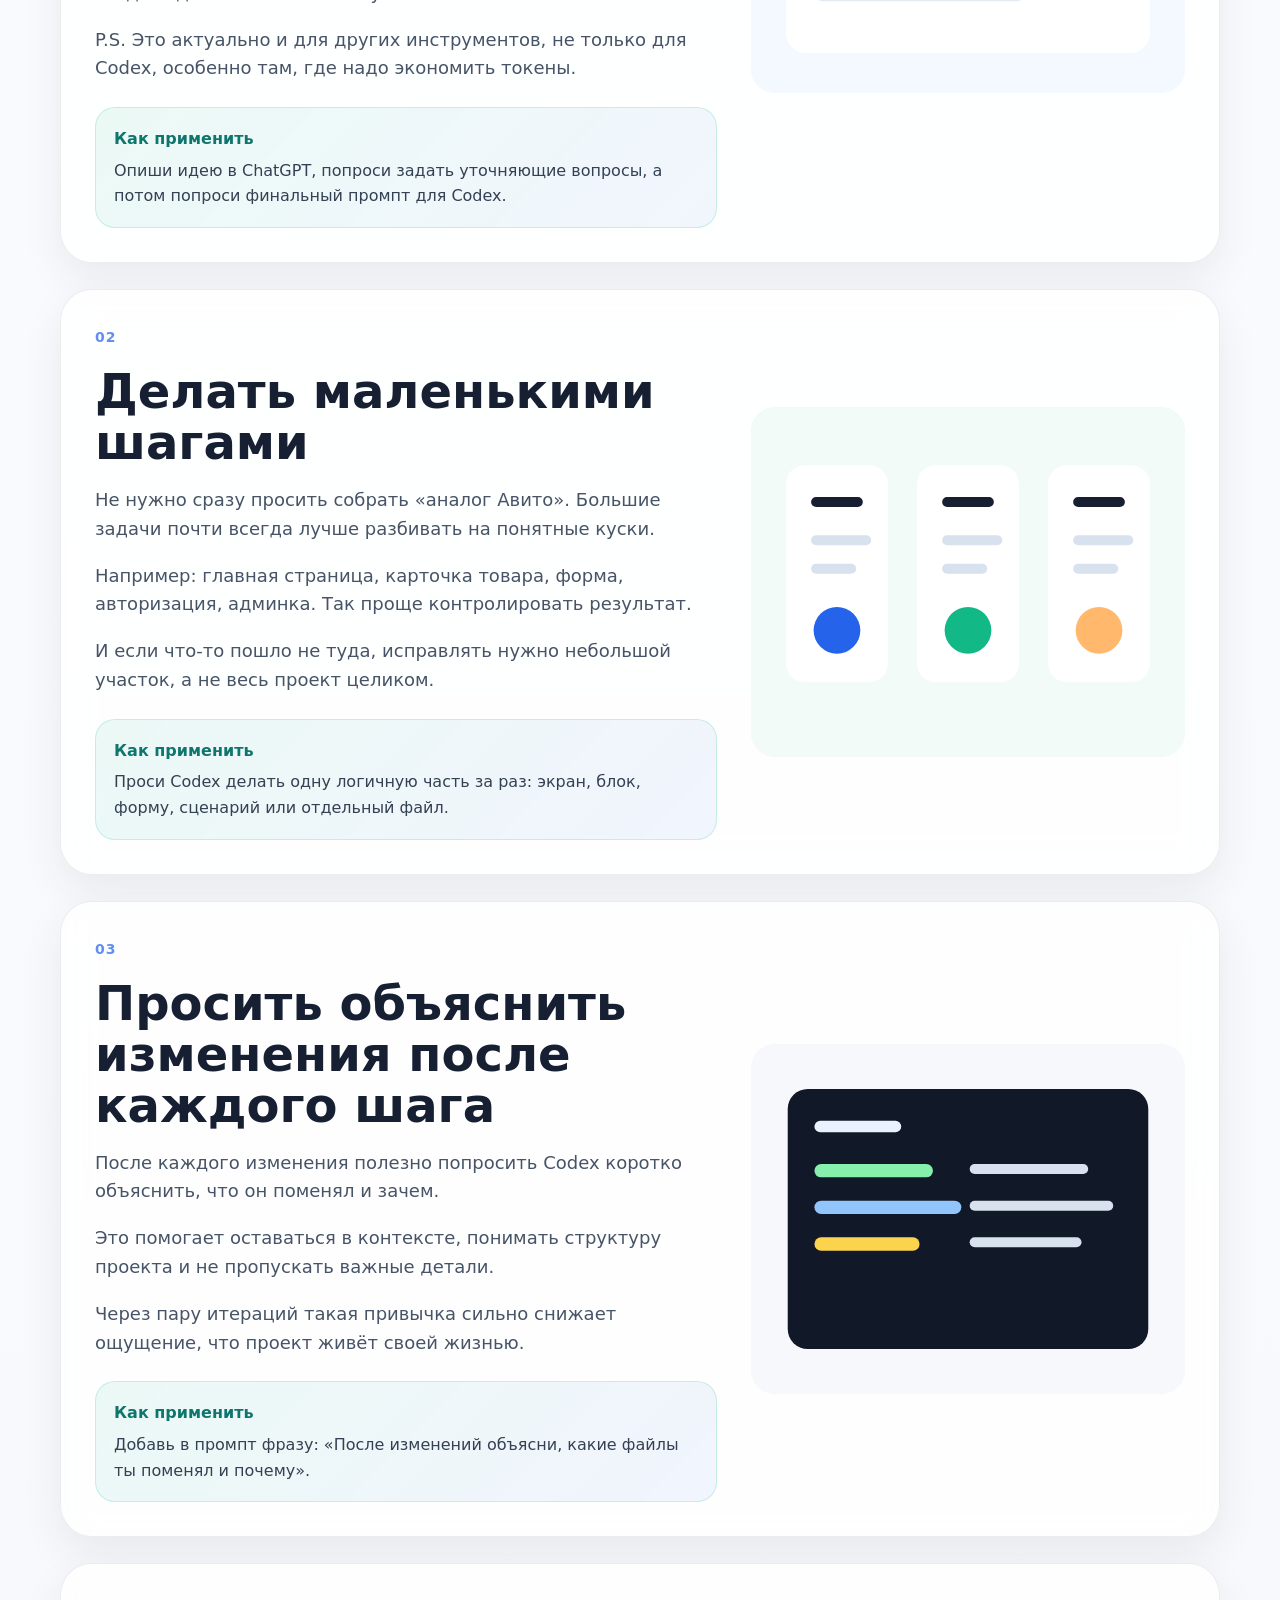
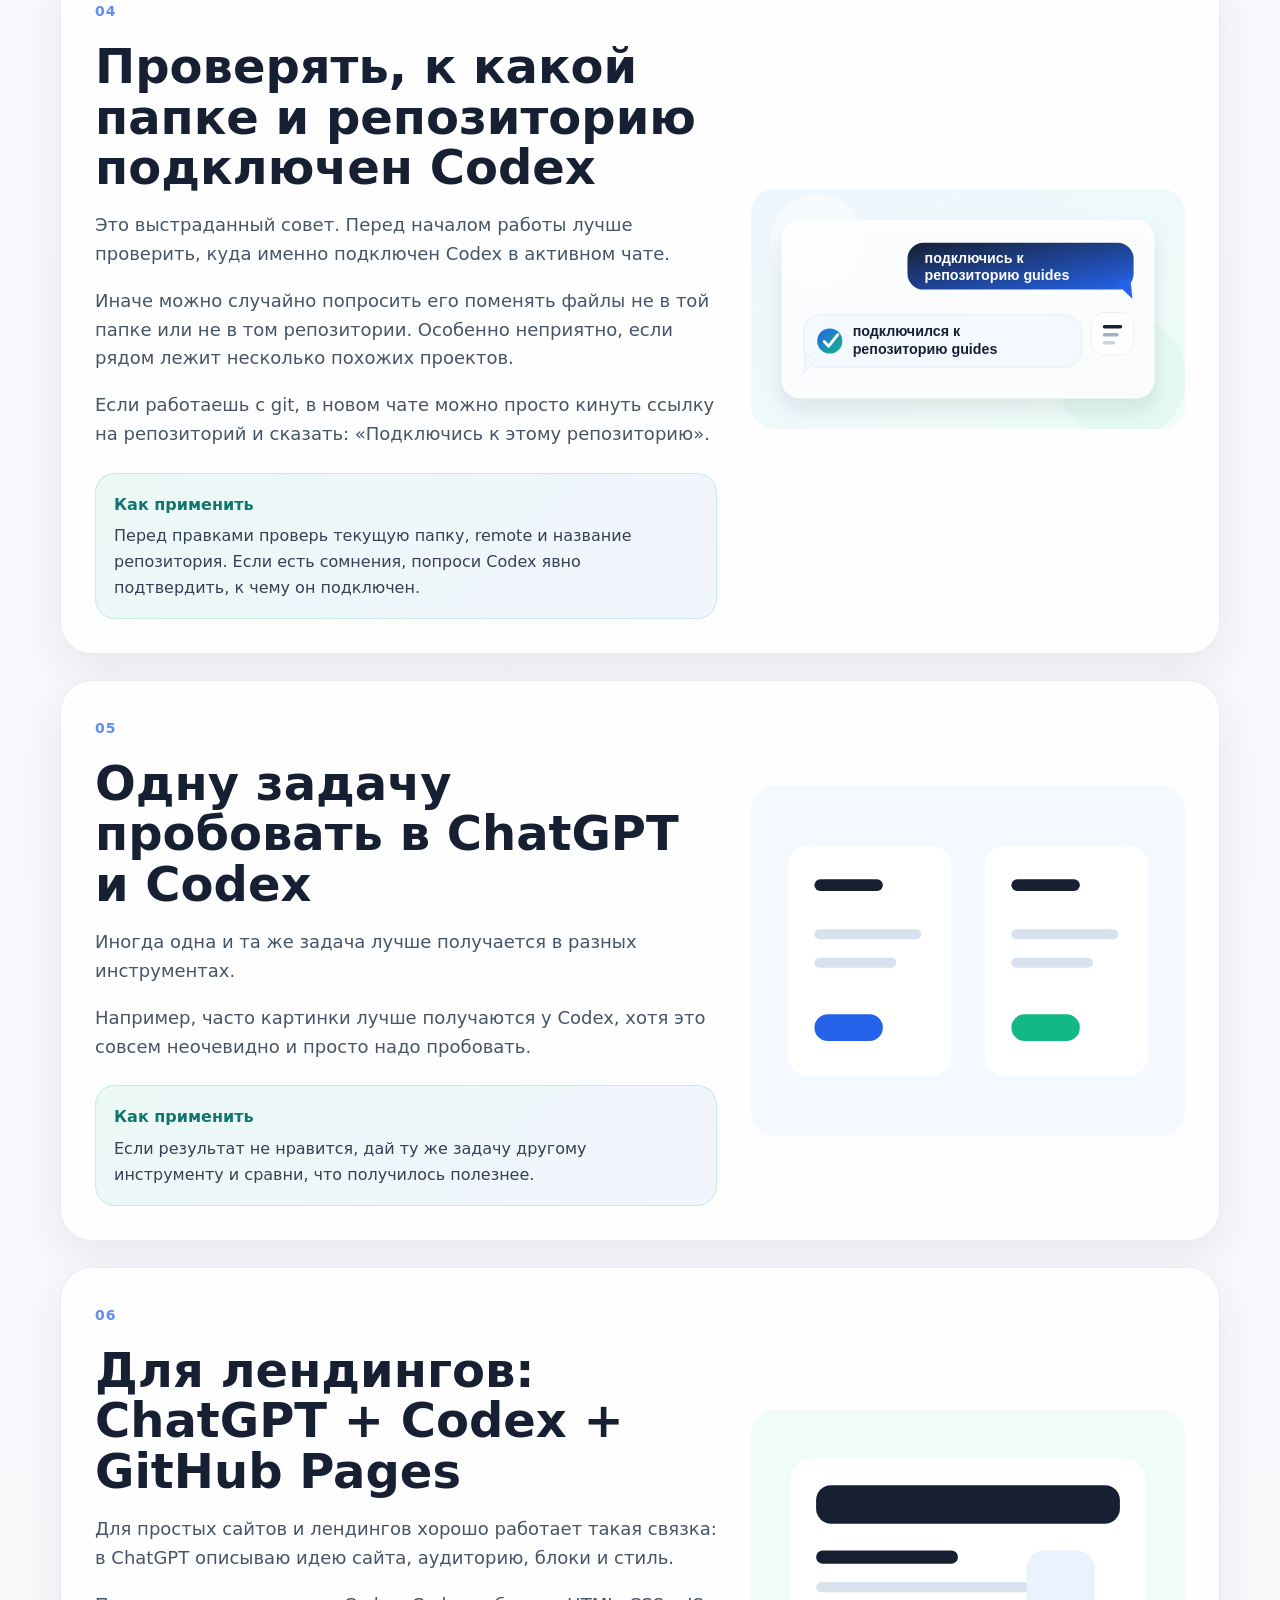
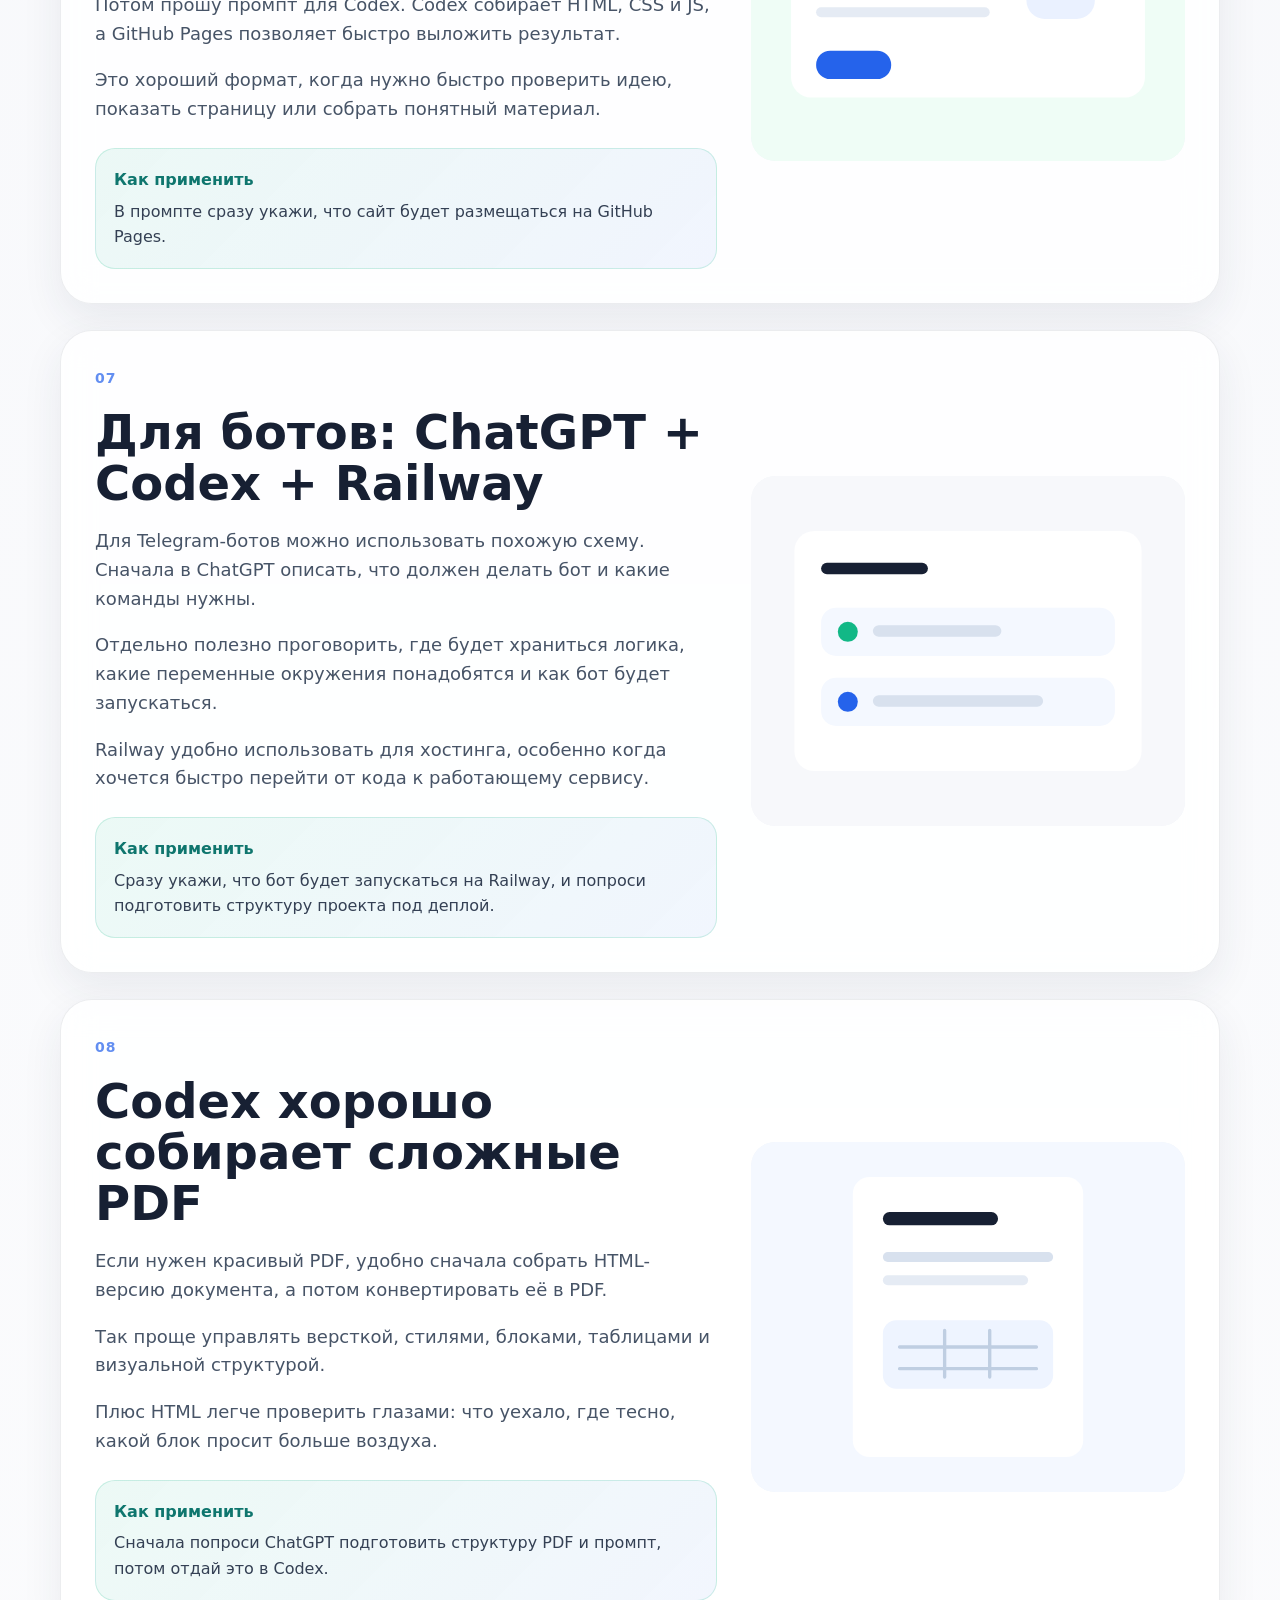
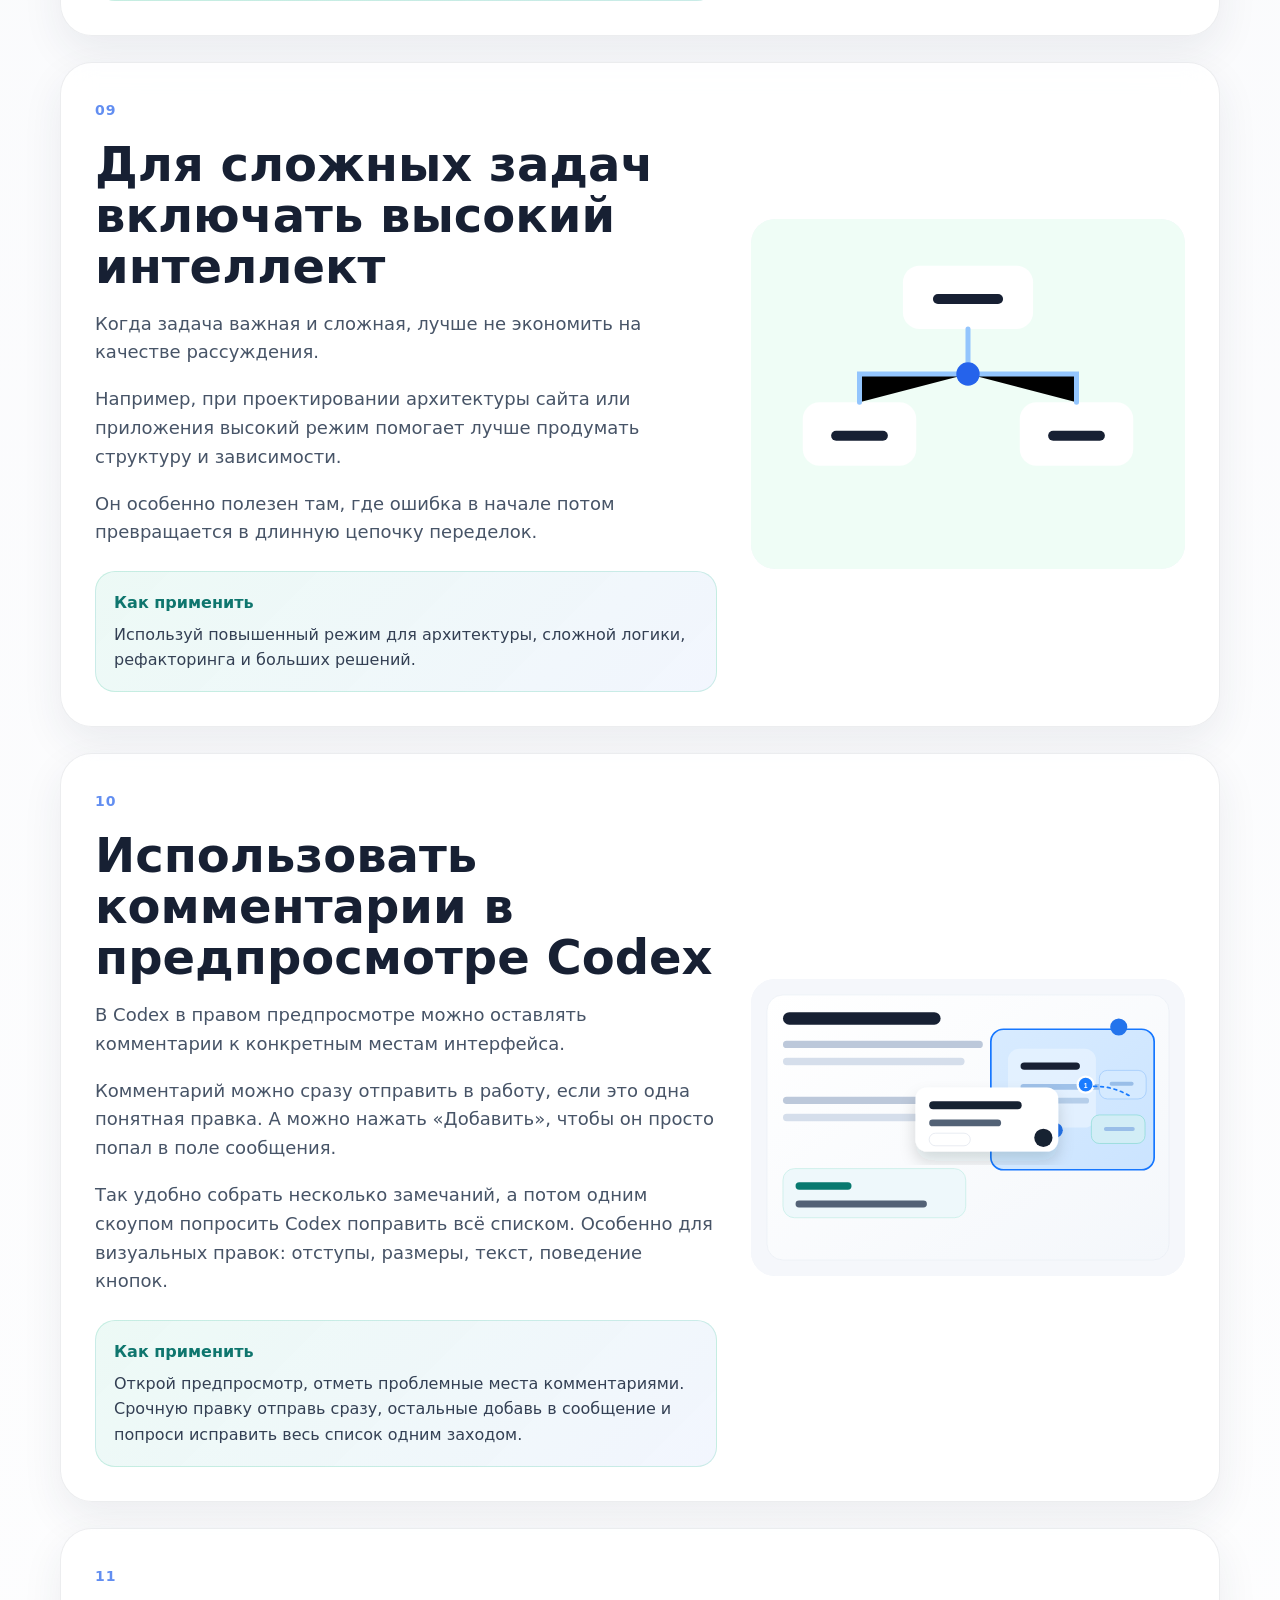
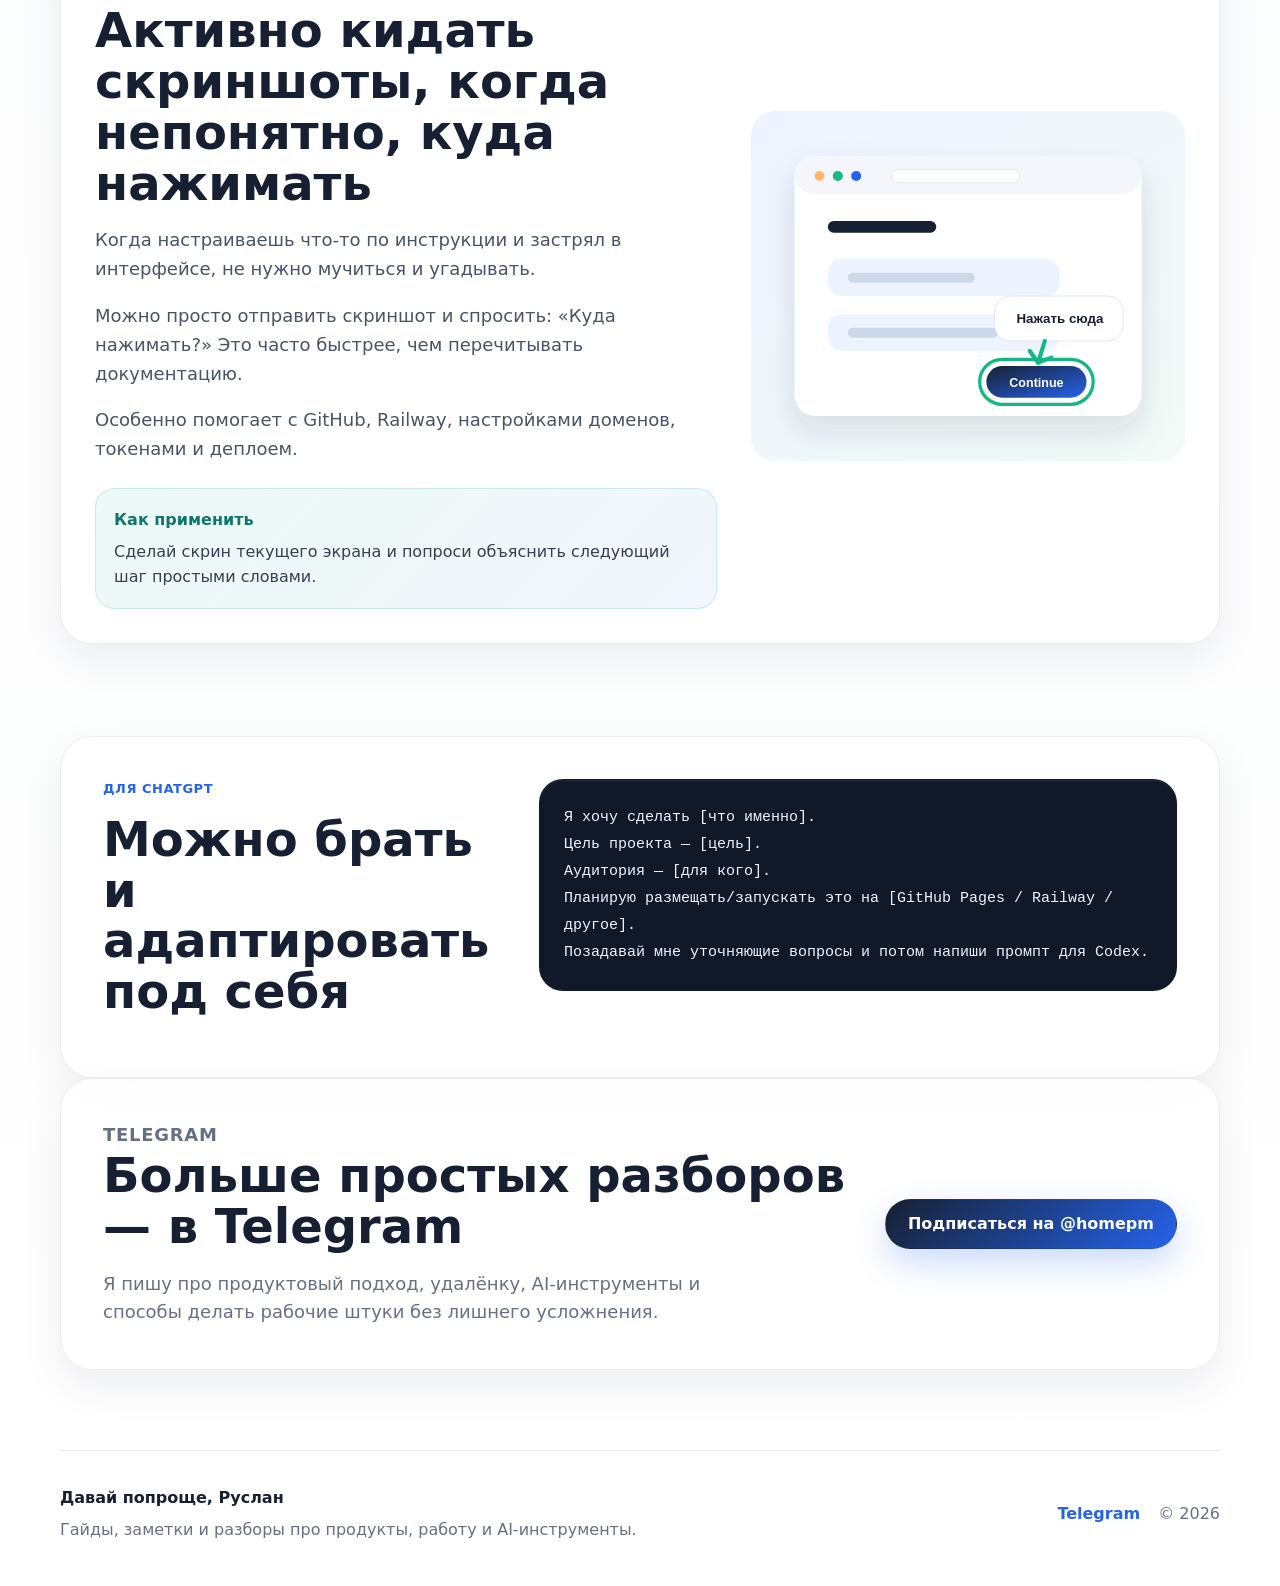
==== commit acedacce: "Polish prompt formula copy" ====
--- a/guides/chatgpt-codex.html
+++ b/guides/chatgpt-codex.html
@@ -181,15 +181,14 @@
 
       <section class="section prompt-formula reveal" aria-labelledby="prompt-title">
         <div>
-          <p class="eyebrow">Готовая формула промпта</p>
+          <p class="eyebrow">Для ChatGPT</p>
           <h2 id="prompt-title">Можно брать и адаптировать под себя</h2>
         </div>
         <pre><code>Я хочу сделать [что именно].
 Цель проекта — [цель].
 Аудитория — [для кого].
 Планирую размещать/запускать это на [GitHub Pages / Railway / другое].
-Сначала предложи структуру проекта, затем собери минимальную рабочую версию.
-После изменений объясни, какие файлы ты поменял и почему.</code></pre>
+Позадавай мне уточняющие вопросы и потом напиши промпт для Codex.</code></pre>
       </section>
 
       <section class="section telegram-band reveal" aria-labelledby="guide-telegram-title">
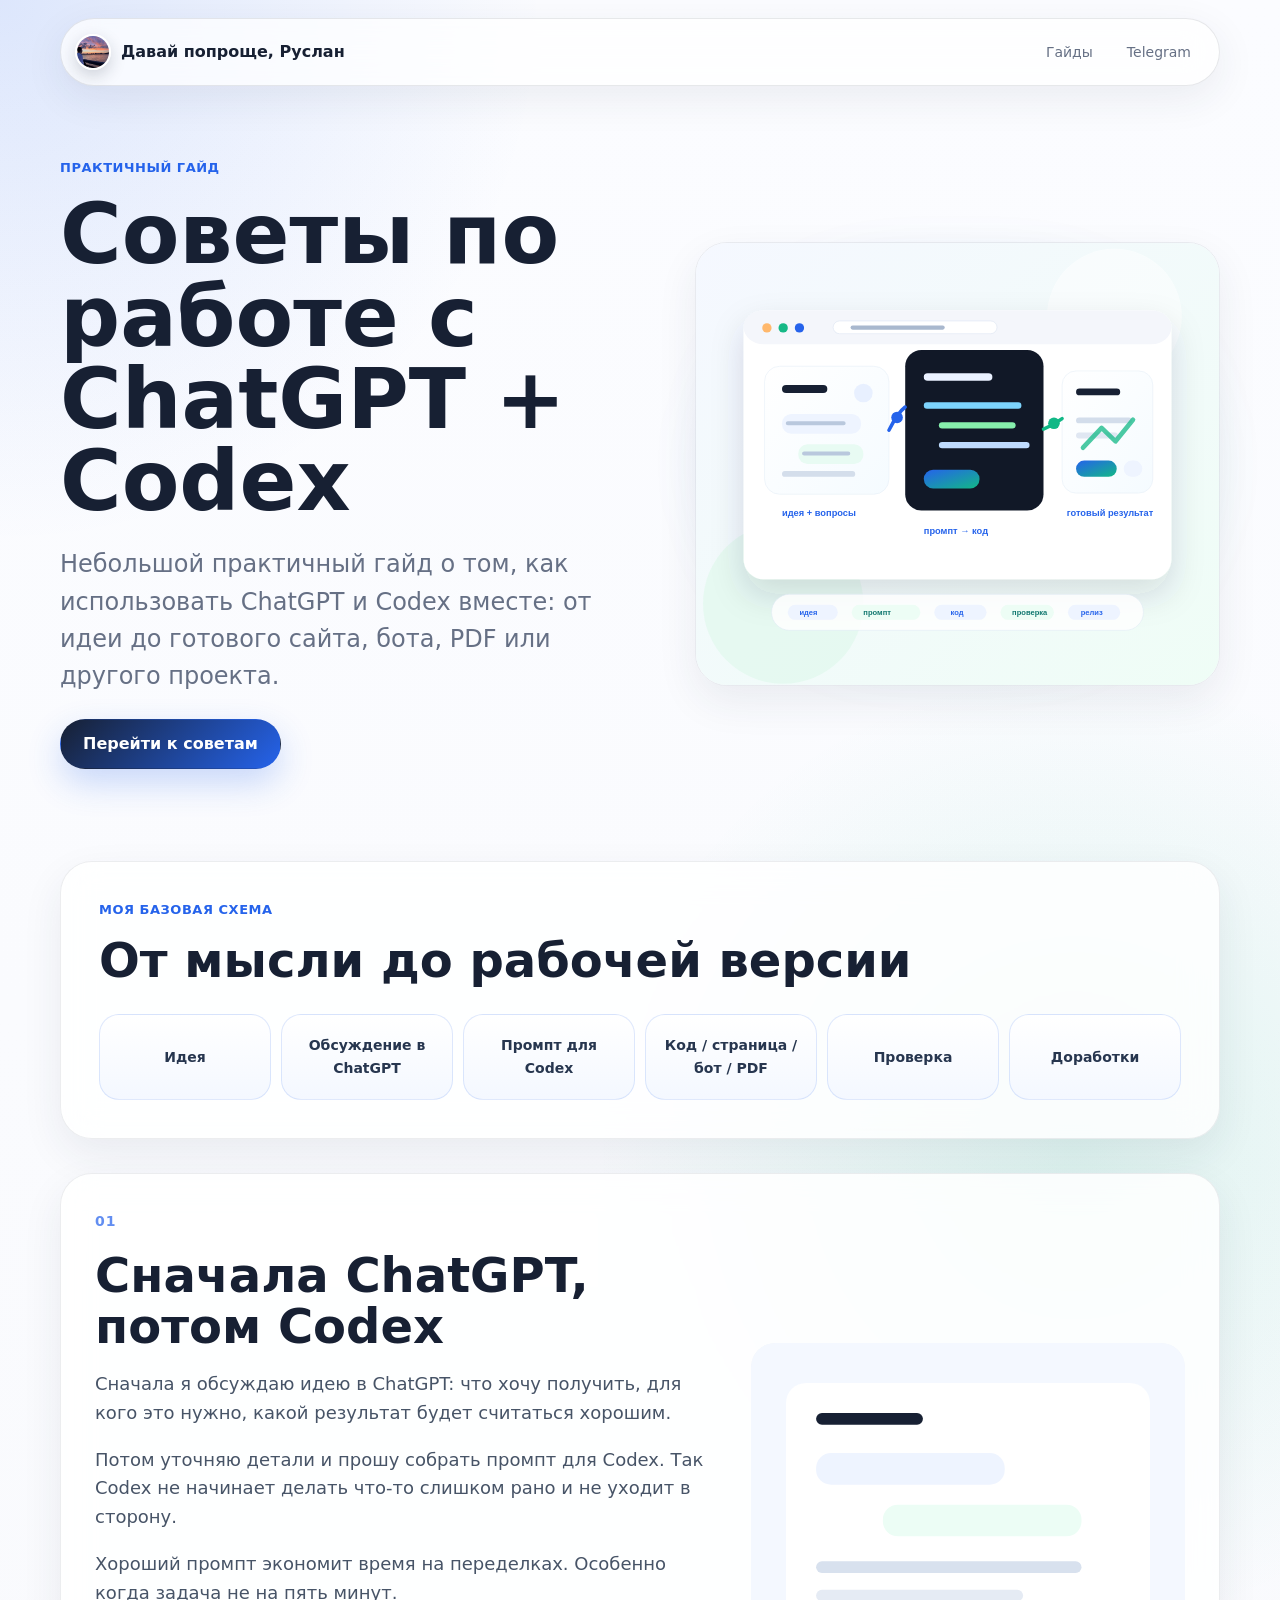
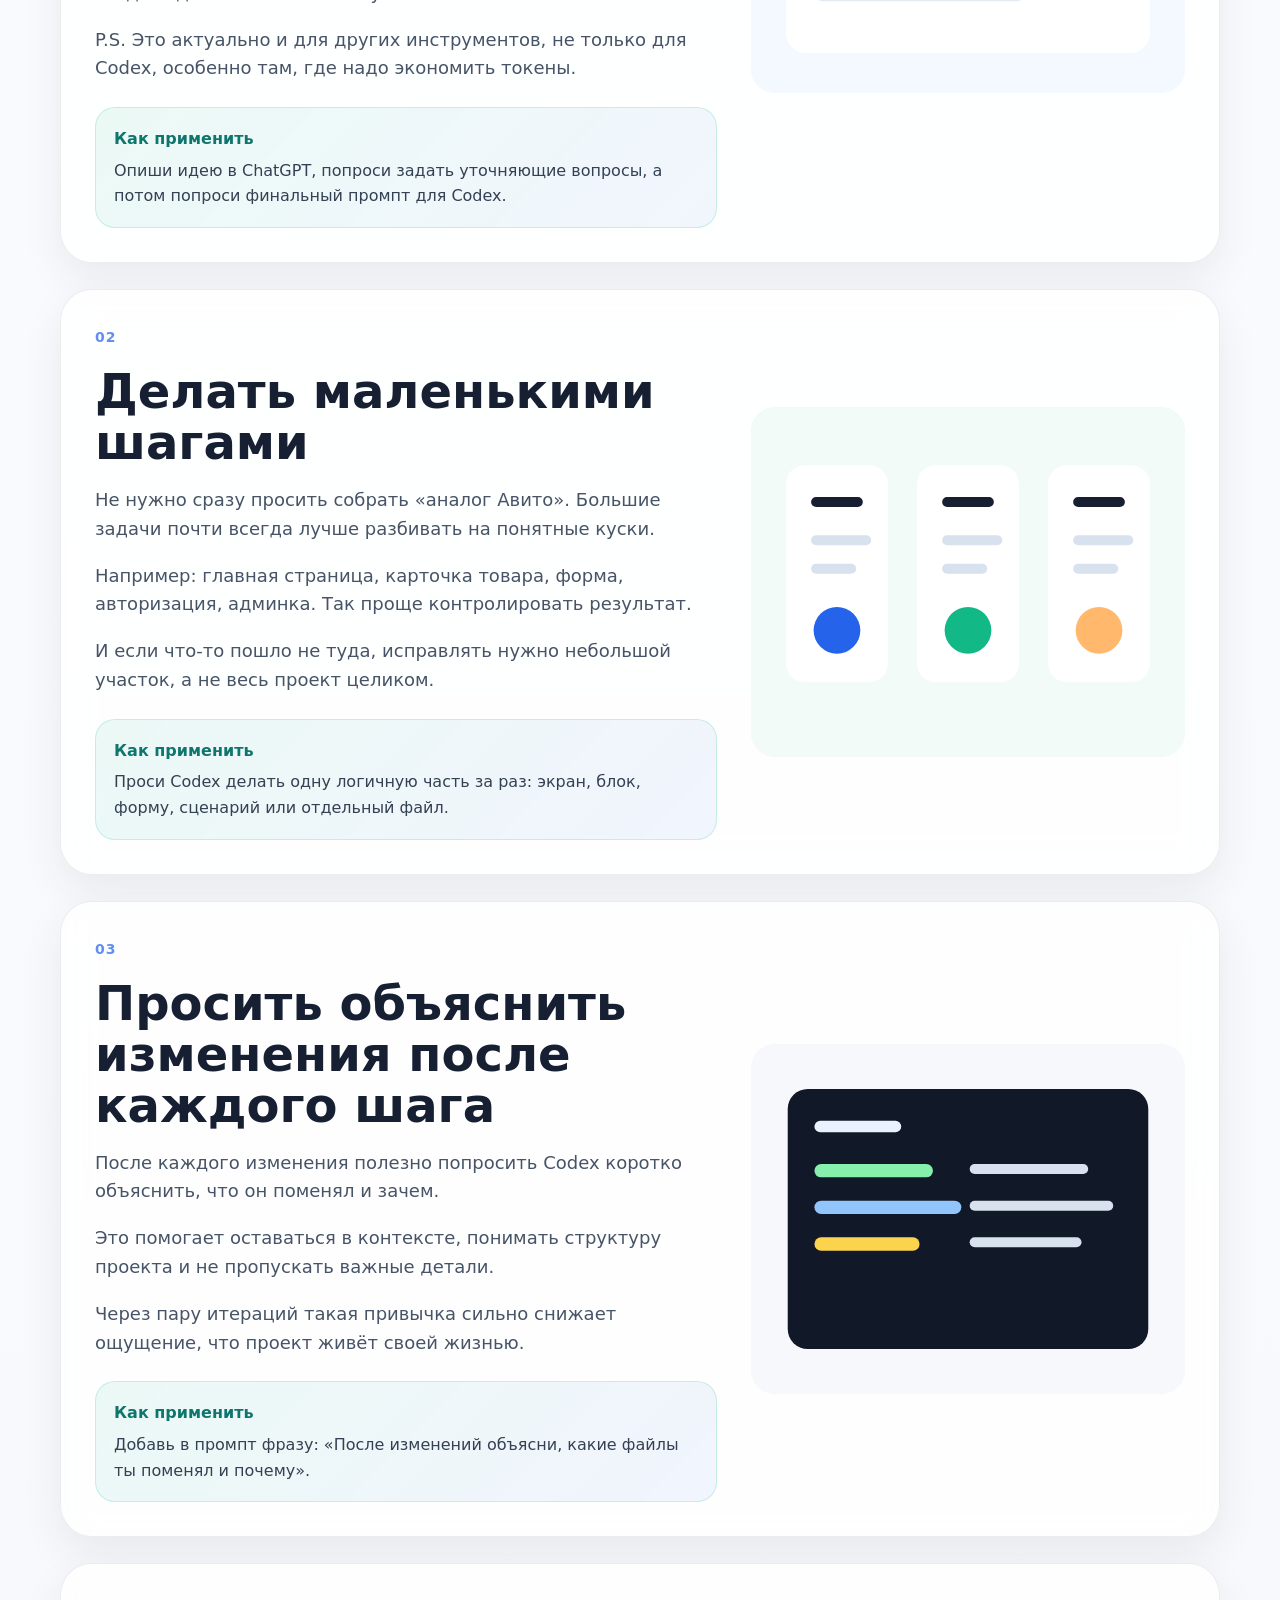
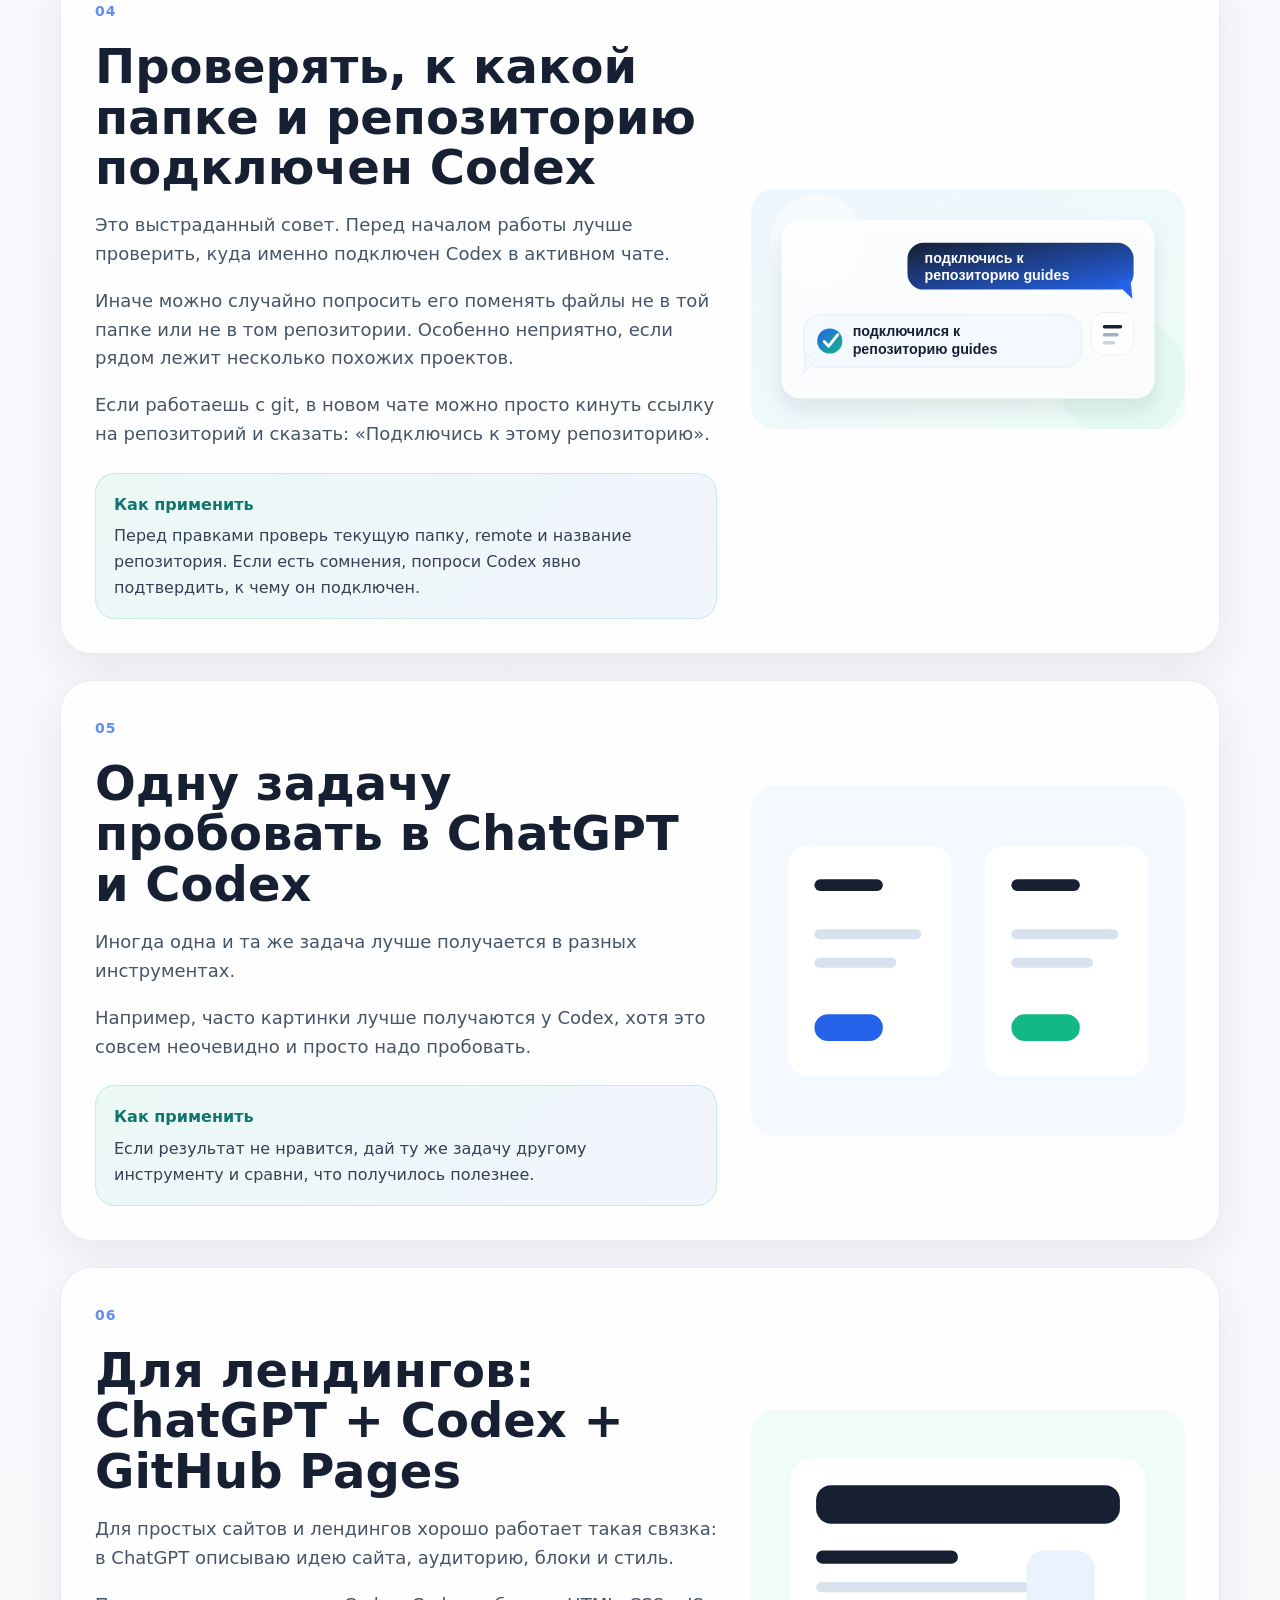
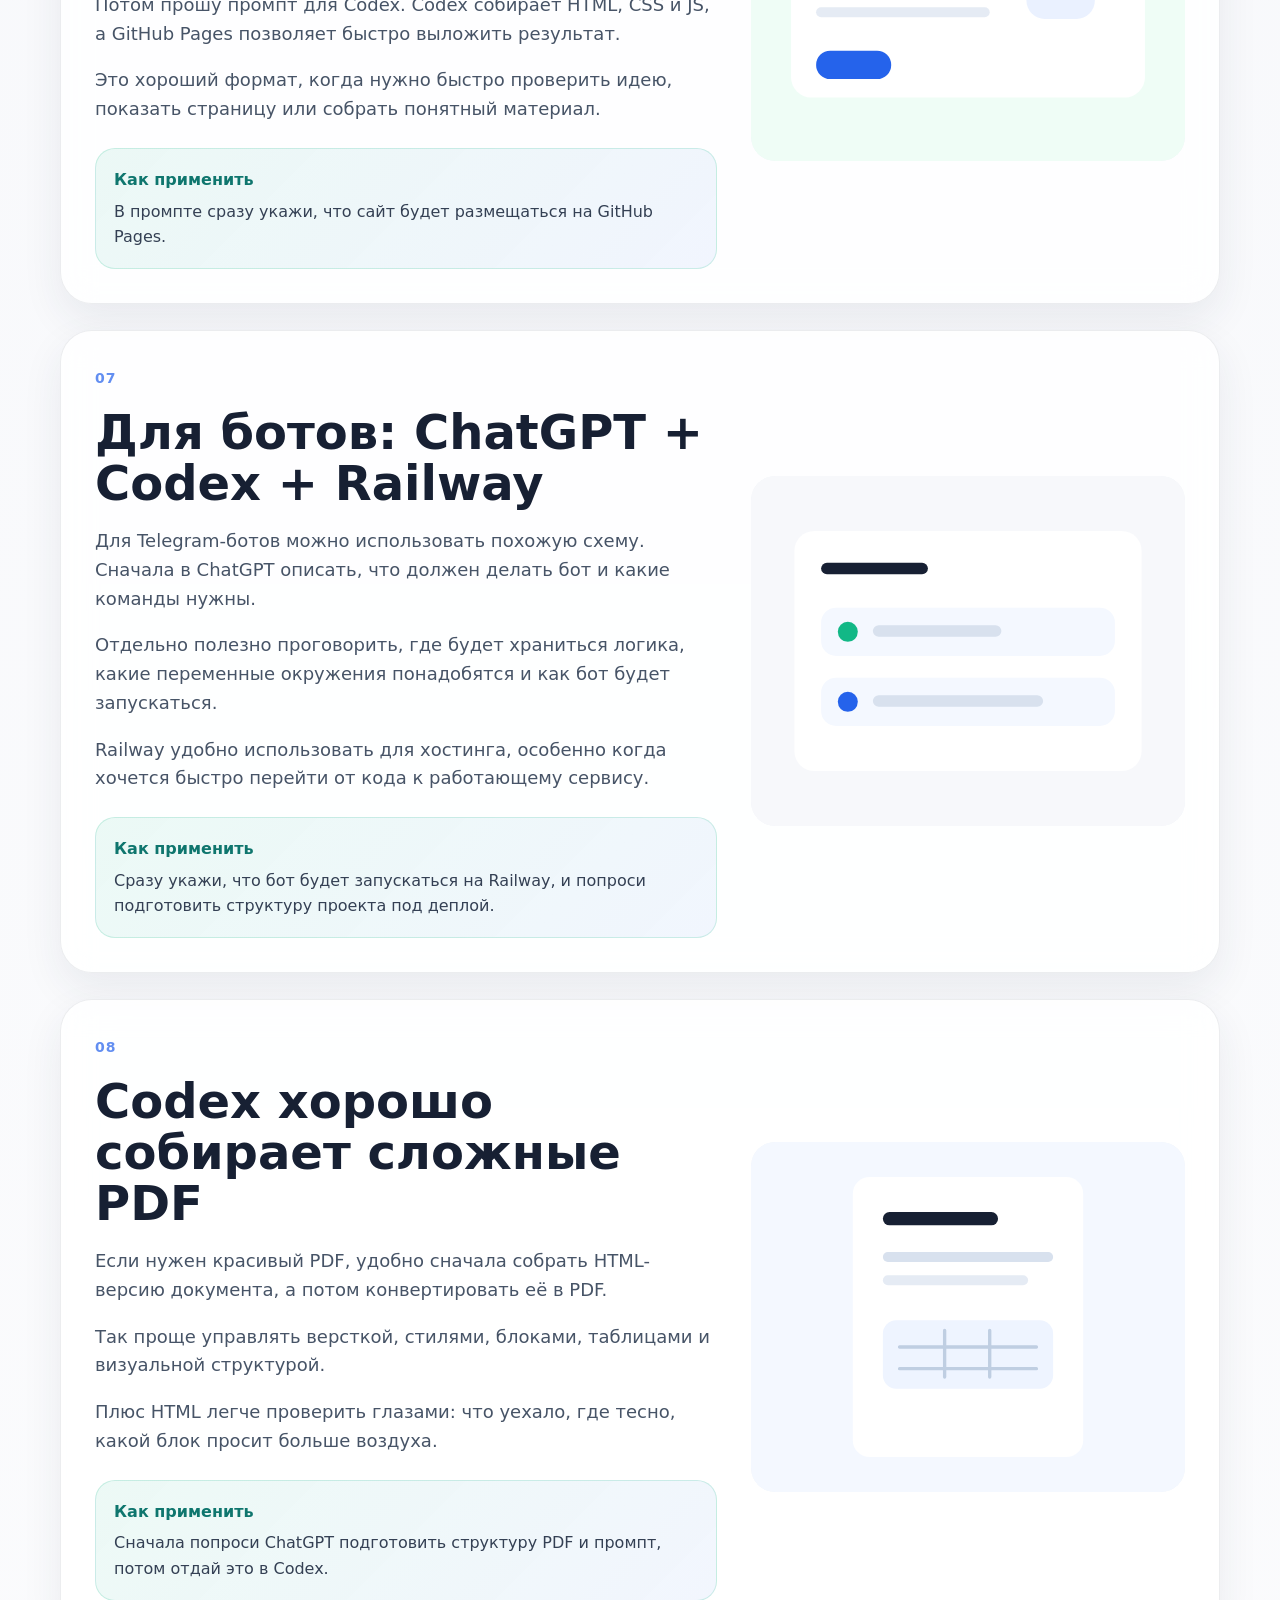
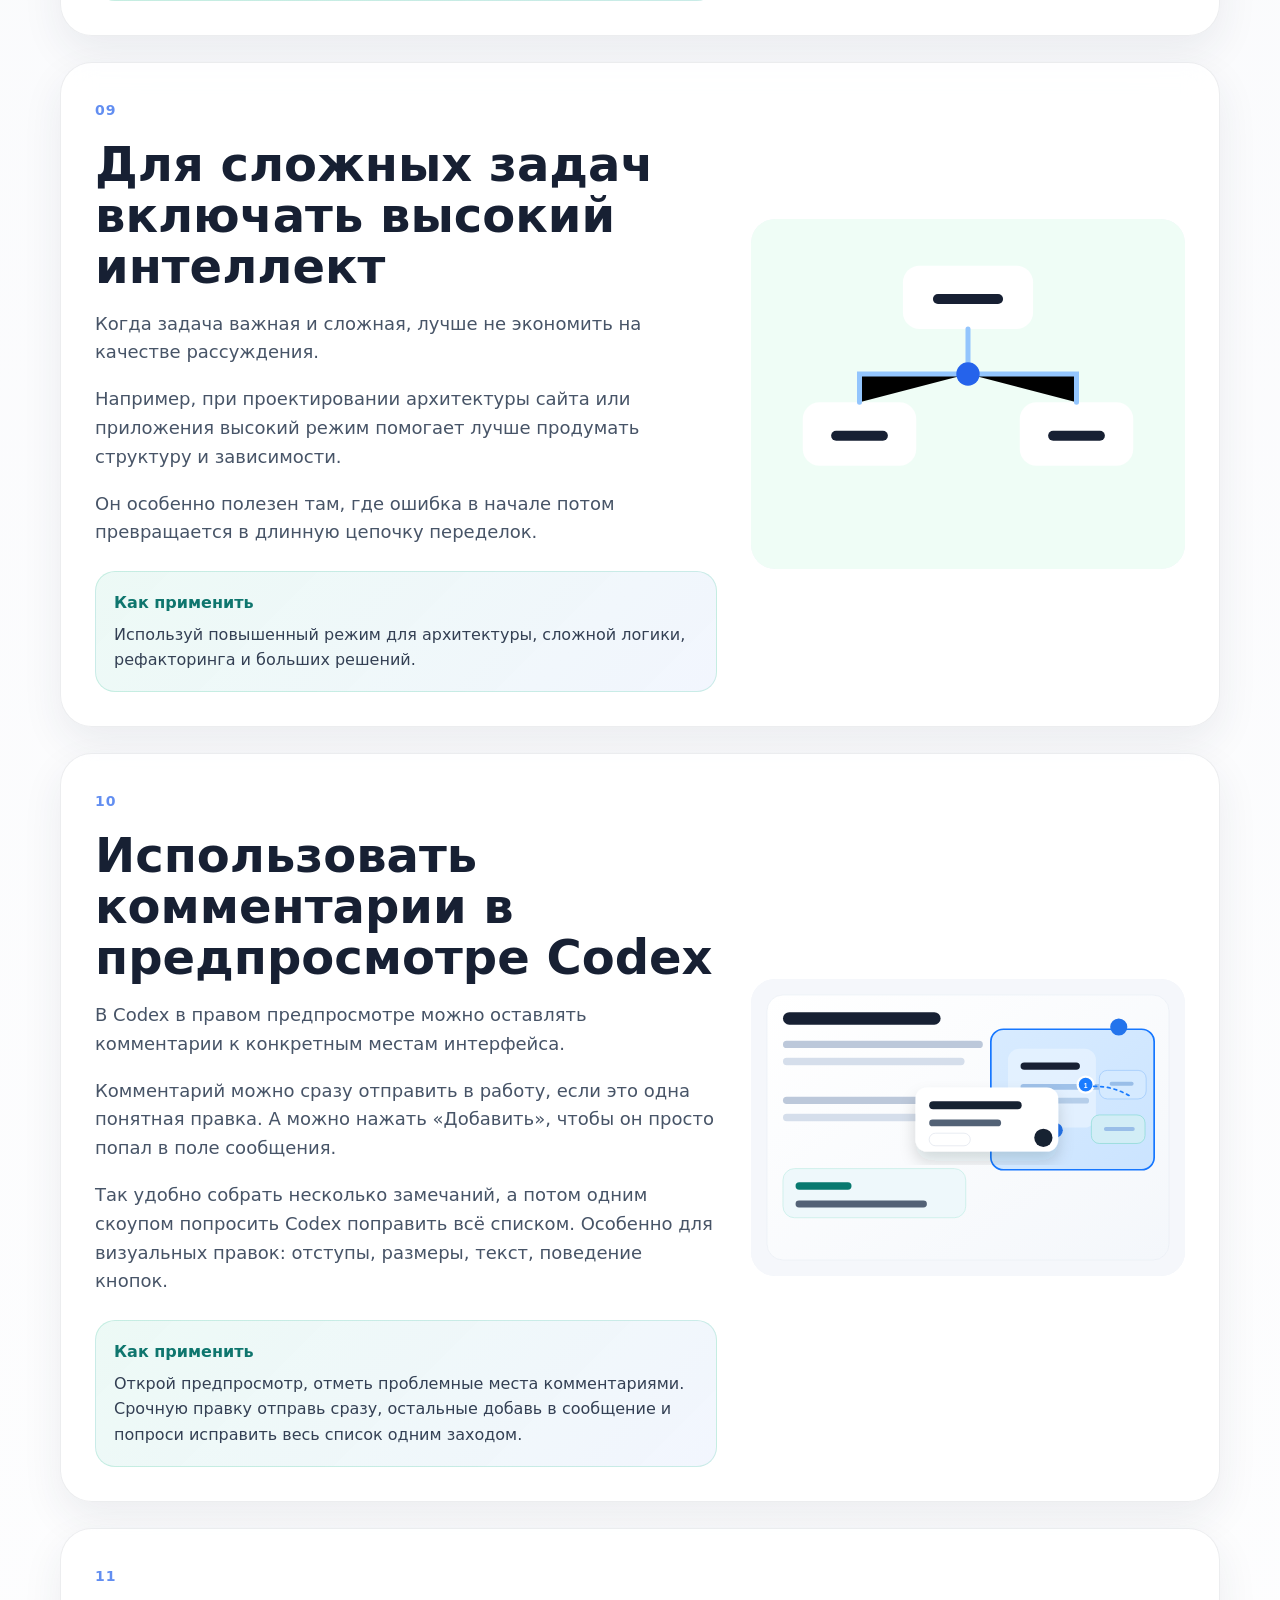
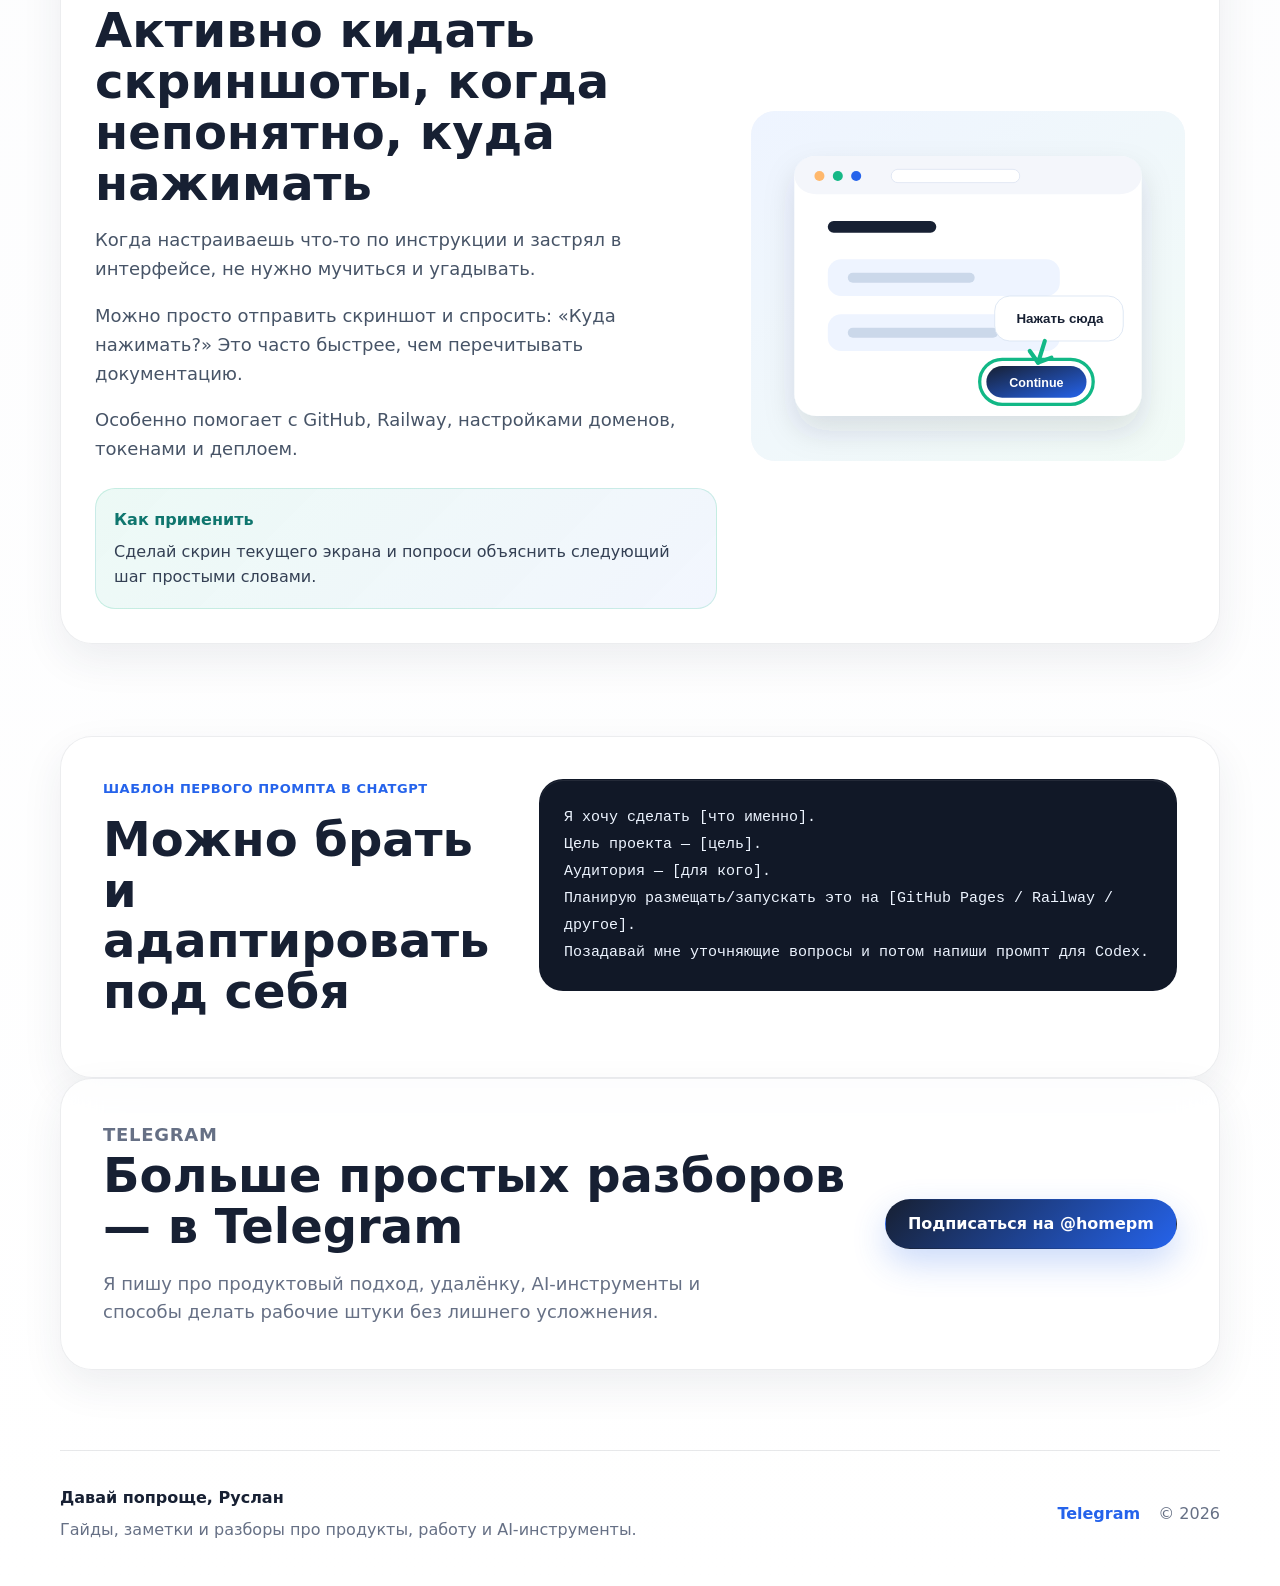
==== commit 1b9e0c90: "Clarify ChatGPT prompt template label" ====
--- a/guides/chatgpt-codex.html
+++ b/guides/chatgpt-codex.html
@@ -181,7 +181,7 @@
 
       <section class="section prompt-formula reveal" aria-labelledby="prompt-title">
         <div>
-          <p class="eyebrow">Для ChatGPT</p>
+          <p class="eyebrow">Шаблон первого промпта в ChatGPT</p>
           <h2 id="prompt-title">Можно брать и адаптировать под себя</h2>
         </div>
         <pre><code>Я хочу сделать [что именно].
